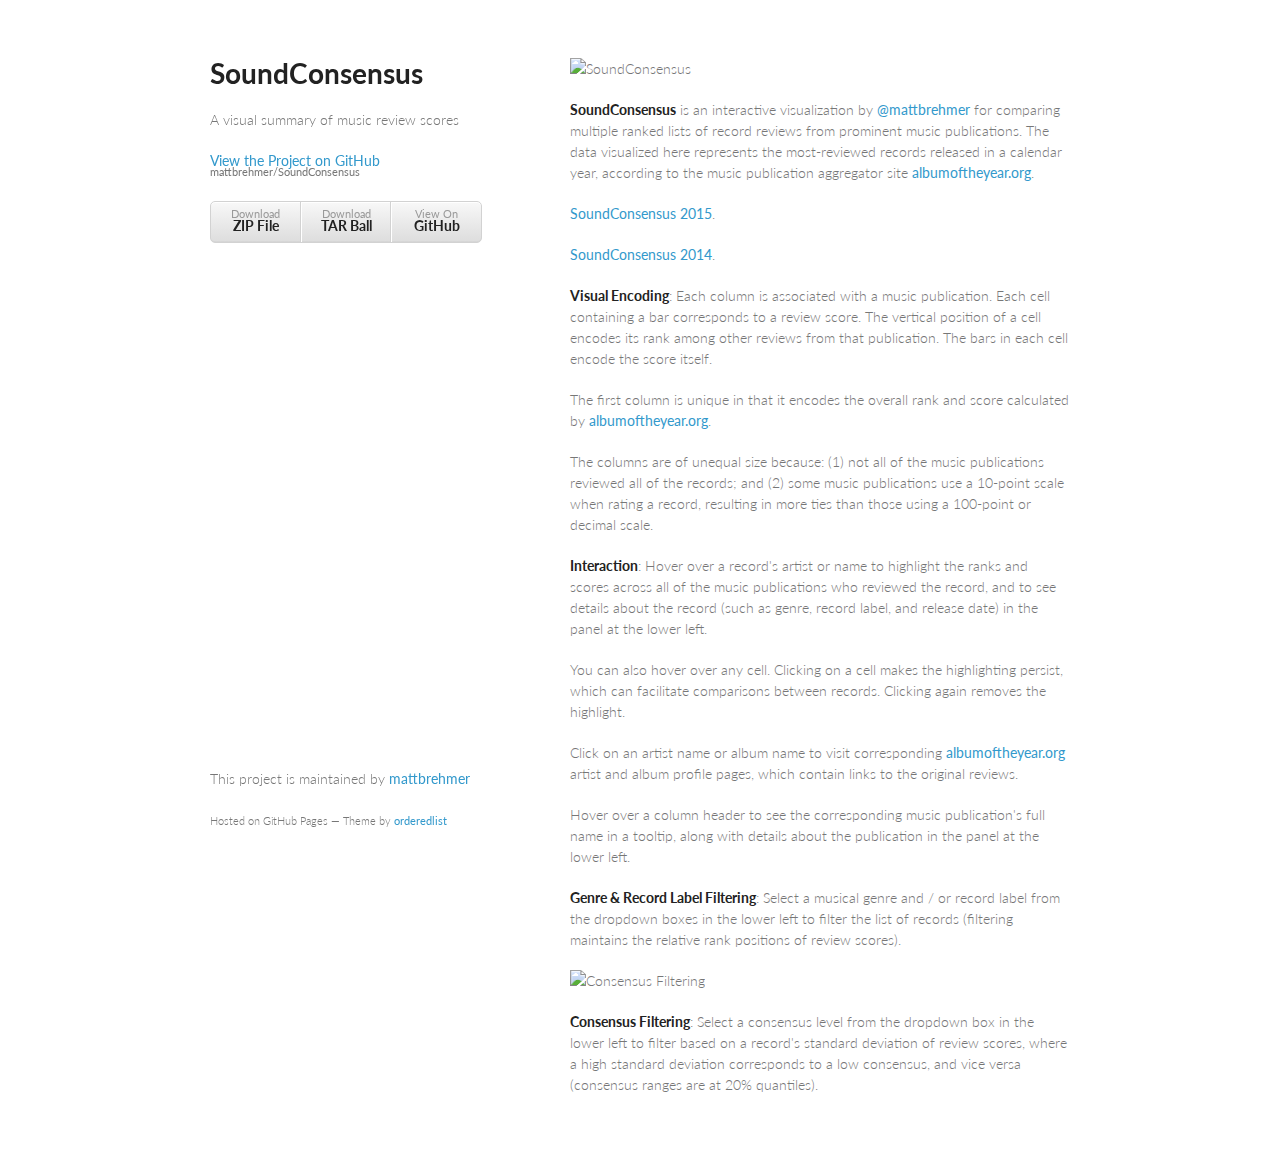
==== index.html @ 9a8a79e1 "soundConsensus 2015" ====
<!doctype html>
<html>
  <head>
    <meta charset="utf-8">
    <meta http-equiv="X-UA-Compatible" content="chrome=1">
    <title>SoundConsensus by mattbrehmer</title>

    <link rel="stylesheet" href="stylesheets/styles.css">
    <link rel="stylesheet" href="stylesheets/pygment_trac.css">
    <meta name="viewport" content="width=device-width, initial-scale=1, user-scalable=no">
    <!--[if lt IE 9]>
    <script src="//html5shiv.googlecode.com/svn/trunk/html5.js"></script>
    <![endif]-->
  </head>
  <body>
    <div class="wrapper">
      <header>
        <h1>SoundConsensus</h1>
        <p>A visual summary of music review scores</p>

        <p class="view"><a href="https://github.com/mattbrehmer/SoundConsensus">View the Project on GitHub <small>mattbrehmer/SoundConsensus</small></a></p>


        <ul>
          <li><a href="https://github.com/mattbrehmer/SoundConsensus/zipball/master">Download <strong>ZIP File</strong></a></li>
          <li><a href="https://github.com/mattbrehmer/SoundConsensus/tarball/master">Download <strong>TAR Ball</strong></a></li>
          <li><a href="https://github.com/mattbrehmer/SoundConsensus">View On <strong>GitHub</strong></a></li>
        </ul>
      </header>
      <section>

<p><img src="https://raw.githubusercontent.com/mattbrehmer/SoundConsensus/master/screenshots/14.12.28-about-panel.png" alt="SoundConsensus" title="SoundConsensus"></p>

<p><strong>SoundConsensus</strong> is an interactive visualization by <a href="https://twitter.com/mattbrehmer">@mattbrehmer</a> for comparing multiple ranked lists of record reviews from prominent music publications. The data visualized here represents the most-reviewed records released in a calendar year, according to the music publication aggregator site <a href="http://www.albumoftheyear.org/ratings/overall/2015">albumoftheyear.org</a>.</p>

<p><a href="http://mattbrehmer.github.io/SoundConsensus/2015/">SoundConsensus 2015</a>.</p>
<p><a href="http://mattbrehmer.github.io/SoundConsensus/2014/">SoundConsensus 2014</a>.</p>

<p><strong>Visual Encoding</strong>: Each column is associated with a music publication. Each cell containing a bar corresponds to a review score. The vertical position of a cell encodes its rank among other reviews from that publication. The bars in each cell encode the score itself.</p>

<p> The first column is unique in that it encodes the overall rank and score calculated by <a href="http://www.albumoftheyear.org/ratings/overall/2015">albumoftheyear.org</a>. </p>

<p>The columns are of unequal size because: (1) not all of the music publications reviewed all of the records; and (2) some music publications use a 10-point scale when rating a record, resulting in more ties than those using a 100-point or decimal scale. </p>

<p><strong>Interaction</strong>: Hover over a record's artist or name to highlight the ranks and scores across all of the music publications who reviewed the record, and to see details about the record (such as genre, record label, and release date) in the panel at the lower left. </p>

<p>You can also hover over any cell. Clicking on a cell makes the highlighting persist, which can facilitate comparisons between records. Clicking again removes the highlight. </p>

<p>Click on an artist name or album name to visit corresponding <a href="http://www.albumoftheyear.org/">albumoftheyear.org</a> artist and album profile pages, which contain links to the original reviews. </p>

<p>Hover over a column header to see the corresponding music publication's full name in a tooltip, along with details about the publication in the panel at the lower left. </p>

<p><strong>Genre &amp; Record Label Filtering</strong>: Select a musical genre and / or record label from the dropdown boxes in the lower left to filter the list of records (filtering maintains the relative rank positions of review scores). </p>

<p><img src="https://raw.githubusercontent.com/mattbrehmer/SoundConsensus/master/screenshots/14.12.28-consensus-filtering.png" alt="Consensus Filtering" title="SoundConsensus"></p>

<p><strong>Consensus Filtering</strong>: Select a consensus level from the dropdown box in the lower left to filter based on a record's standard deviation of review scores, where a high standard deviation corresponds to a low consensus, and vice versa (consensus ranges are at 20% quantiles).</p>
      </section>
      <footer>
        <p>This project is maintained by <a href="https://github.com/mattbrehmer">mattbrehmer</a></p>
        <p><small>Hosted on GitHub Pages &mdash; Theme by <a href="https://github.com/orderedlist">orderedlist</a></small></p>
      </footer>
    </div>
    <script src="javascripts/scale.fix.js"></script>

  </body>
</html>
---- stylesheets/styles.css ----
@import url(https://fonts.googleapis.com/css?family=Lato:300italic,700italic,300,700);

body {
  padding:50px;
  font:14px/1.5 Lato, "Helvetica Neue", Helvetica, Arial, sans-serif;
  color:#777;
  font-weight:300;
}

h1, h2, h3, h4, h5, h6 {
  color:#222;
  margin:0 0 20px;
}

p, ul, ol, table, pre, dl {
  margin:0 0 20px;
}

h1, h2, h3 {
  line-height:1.1;
}

h1 {
  font-size:28px;
}

h2 {
  color:#393939;
}

h3, h4, h5, h6 {
  color:#494949;
}

a {
  color:#39c;
  font-weight:400;
  text-decoration:none;
}

a small {
  font-size:11px;
  color:#777;
  margin-top:-0.6em;
  display:block;
}

.wrapper {
  width:860px;
  margin:0 auto;
}

blockquote {
  border-left:1px solid #e5e5e5;
  margin:0;
  padding:0 0 0 20px;
  font-style:italic;
}

code, pre {
  font-family:Monaco, Bitstream Vera Sans Mono, Lucida Console, Terminal;
  color:#333;
  font-size:12px;
}

pre {
  padding:8px 15px;
  background: #f8f8f8;  
  border-radius:5px;
  border:1px solid #e5e5e5;
  overflow-x: auto;
}

table {
  width:100%;
  border-collapse:collapse;
}

th, td {
  text-align:left;
  padding:5px 10px;
  border-bottom:1px solid #e5e5e5;
}

dt {
  color:#444;
  font-weight:700;
}

th {
  color:#444;
}

img {
  max-width:100%;
}

header {
  width:270px;
  float:left;
  position:fixed;
}

header ul {
  list-style:none;
  height:40px;
  
  padding:0;
  
  background: #eee;
  background: -moz-linear-gradient(top, #f8f8f8 0%, #dddddd 100%);
  background: -webkit-gradient(linear, left top, left bottom, color-stop(0%,#f8f8f8), color-stop(100%,#dddddd));
  background: -webkit-linear-gradient(top, #f8f8f8 0%,#dddddd 100%);
  background: -o-linear-gradient(top, #f8f8f8 0%,#dddddd 100%);
  background: -ms-linear-gradient(top, #f8f8f8 0%,#dddddd 100%);
  background: linear-gradient(top, #f8f8f8 0%,#dddddd 100%);
  
  border-radius:5px;
  border:1px solid #d2d2d2;
  box-shadow:inset #fff 0 1px 0, inset rgba(0,0,0,0.03) 0 -1px 0;
  width:270px;
}

header li {
  width:89px;
  float:left;
  border-right:1px solid #d2d2d2;
  height:40px;
}

header ul a {
  line-height:1;
  font-size:11px;
  color:#999;
  display:block;
  text-align:center;
  padding-top:6px;
  height:40px;
}

strong {
  color:#222;
  font-weight:700;
}

header ul li + li {
  width:88px;
  border-left:1px solid #fff;
}

header ul li + li + li {
  border-right:none;
  width:89px;
}

header ul a strong {
  font-size:14px;
  display:block;
  color:#222;
}

section {
  width:500px;
  float:right;
  padding-bottom:50px;
}

small {
  font-size:11px;
}

hr {
  border:0;
  background:#e5e5e5;
  height:1px;
  margin:0 0 20px;
}

footer {
  width:270px;
  float:left;
  position:fixed;
  bottom:50px;
}

@media print, screen and (max-width: 960px) {
  
  div.wrapper {
    width:auto;
    margin:0;
  }
  
  header, section, footer {
    float:none;
    position:static;
    width:auto;
  }
  
  header {
    padding-right:320px;
  }
  
  section {
    border:1px solid #e5e5e5;
    border-width:1px 0;
    padding:20px 0;
    margin:0 0 20px;
  }
  
  header a small {
    display:inline;
  }
  
  header ul {
    position:absolute;
    right:50px;
    top:52px;
  }
}

@media print, screen and (max-width: 720px) {
  body {
    word-wrap:break-word;
  }
  
  header {
    padding:0;
  }
  
  header ul, header p.view {
    position:static;
  }
  
  pre, code {
    word-wrap:normal;
  }
}

@media print, screen and (max-width: 480px) {
  body {
    padding:15px;
  }
  
  header ul {
    display:none;
  }
}

@media print {
  body {
    padding:0.4in;
    font-size:12pt;
    color:#444;
  }
}
---- stylesheets/pygment_trac.css ----
.highlight  { background: #ffffff; }
.highlight .c { color: #999988; font-style: italic } /* Comment */
.highlight .err { color: #a61717; background-color: #e3d2d2 } /* Error */
.highlight .k { font-weight: bold } /* Keyword */
.highlight .o { font-weight: bold } /* Operator */
.highlight .cm { color: #999988; font-style: italic } /* Comment.Multiline */
.highlight .cp { color: #999999; font-weight: bold } /* Comment.Preproc */
.highlight .c1 { color: #999988; font-style: italic } /* Comment.Single */
.highlight .cs { color: #999999; font-weight: bold; font-style: italic } /* Comment.Special */
.highlight .gd { color: #000000; background-color: #ffdddd } /* Generic.Deleted */
.highlight .gd .x { color: #000000; background-color: #ffaaaa } /* Generic.Deleted.Specific */
.highlight .ge { font-style: italic } /* Generic.Emph */
.highlight .gr { color: #aa0000 } /* Generic.Error */
.highlight .gh { color: #999999 } /* Generic.Heading */
.highlight .gi { color: #000000; background-color: #ddffdd } /* Generic.Inserted */
.highlight .gi .x { color: #000000; background-color: #aaffaa } /* Generic.Inserted.Specific */
.highlight .go { color: #888888 } /* Generic.Output */
.highlight .gp { color: #555555 } /* Generic.Prompt */
.highlight .gs { font-weight: bold } /* Generic.Strong */
.highlight .gu { color: #800080; font-weight: bold; } /* Generic.Subheading */
.highlight .gt { color: #aa0000 } /* Generic.Traceback */
.highlight .kc { font-weight: bold } /* Keyword.Constant */
.highlight .kd { font-weight: bold } /* Keyword.Declaration */
.highlight .kn { font-weight: bold } /* Keyword.Namespace */
.highlight .kp { font-weight: bold } /* Keyword.Pseudo */
.highlight .kr { font-weight: bold } /* Keyword.Reserved */
.highlight .kt { color: #445588; font-weight: bold } /* Keyword.Type */
.highlight .m { color: #009999 } /* Literal.Number */
.highlight .s { color: #d14 } /* Literal.String */
.highlight .na { color: #008080 } /* Name.Attribute */
.highlight .nb { color: #0086B3 } /* Name.Builtin */
.highlight .nc { color: #445588; font-weight: bold } /* Name.Class */
.highlight .no { color: #008080 } /* Name.Constant */
.highlight .ni { color: #800080 } /* Name.Entity */
.highlight .ne { color: #990000; font-weight: bold } /* Name.Exception */
.highlight .nf { color: #990000; font-weight: bold } /* Name.Function */
.highlight .nn { color: #555555 } /* Name.Namespace */
.highlight .nt { color: #000080 } /* Name.Tag */
.highlight .nv { color: #008080 } /* Name.Variable */
.highlight .ow { font-weight: bold } /* Operator.Word */
.highlight .w { color: #bbbbbb } /* Text.Whitespace */
.highlight .mf { color: #009999 } /* Literal.Number.Float */
.highlight .mh { color: #009999 } /* Literal.Number.Hex */
.highlight .mi { color: #009999 } /* Literal.Number.Integer */
.highlight .mo { color: #009999 } /* Literal.Number.Oct */
.highlight .sb { color: #d14 } /* Literal.String.Backtick */
.highlight .sc { color: #d14 } /* Literal.String.Char */
.highlight .sd { color: #d14 } /* Literal.String.Doc */
.highlight .s2 { color: #d14 } /* Literal.String.Double */
.highlight .se { color: #d14 } /* Literal.String.Escape */
.highlight .sh { color: #d14 } /* Literal.String.Heredoc */
.highlight .si { color: #d14 } /* Literal.String.Interpol */
.highlight .sx { color: #d14 } /* Literal.String.Other */
.highlight .sr { color: #009926 } /* Literal.String.Regex */
.highlight .s1 { color: #d14 } /* Literal.String.Single */
.highlight .ss { color: #990073 } /* Literal.String.Symbol */
.highlight .bp { color: #999999 } /* Name.Builtin.Pseudo */
.highlight .vc { color: #008080 } /* Name.Variable.Class */
.highlight .vg { color: #008080 } /* Name.Variable.Global */
.highlight .vi { color: #008080 } /* Name.Variable.Instance */
.highlight .il { color: #009999 } /* Literal.Number.Integer.Long */

.type-csharp .highlight .k { color: #0000FF }
.type-csharp .highlight .kt { color: #0000FF }
.type-csharp .highlight .nf { color: #000000; font-weight: normal }
.type-csharp .highlight .nc { color: #2B91AF }
.type-csharp .highlight .nn { color: #000000 }
.type-csharp .highlight .s { color: #A31515 }
.type-csharp .highlight .sc { color: #A31515 }
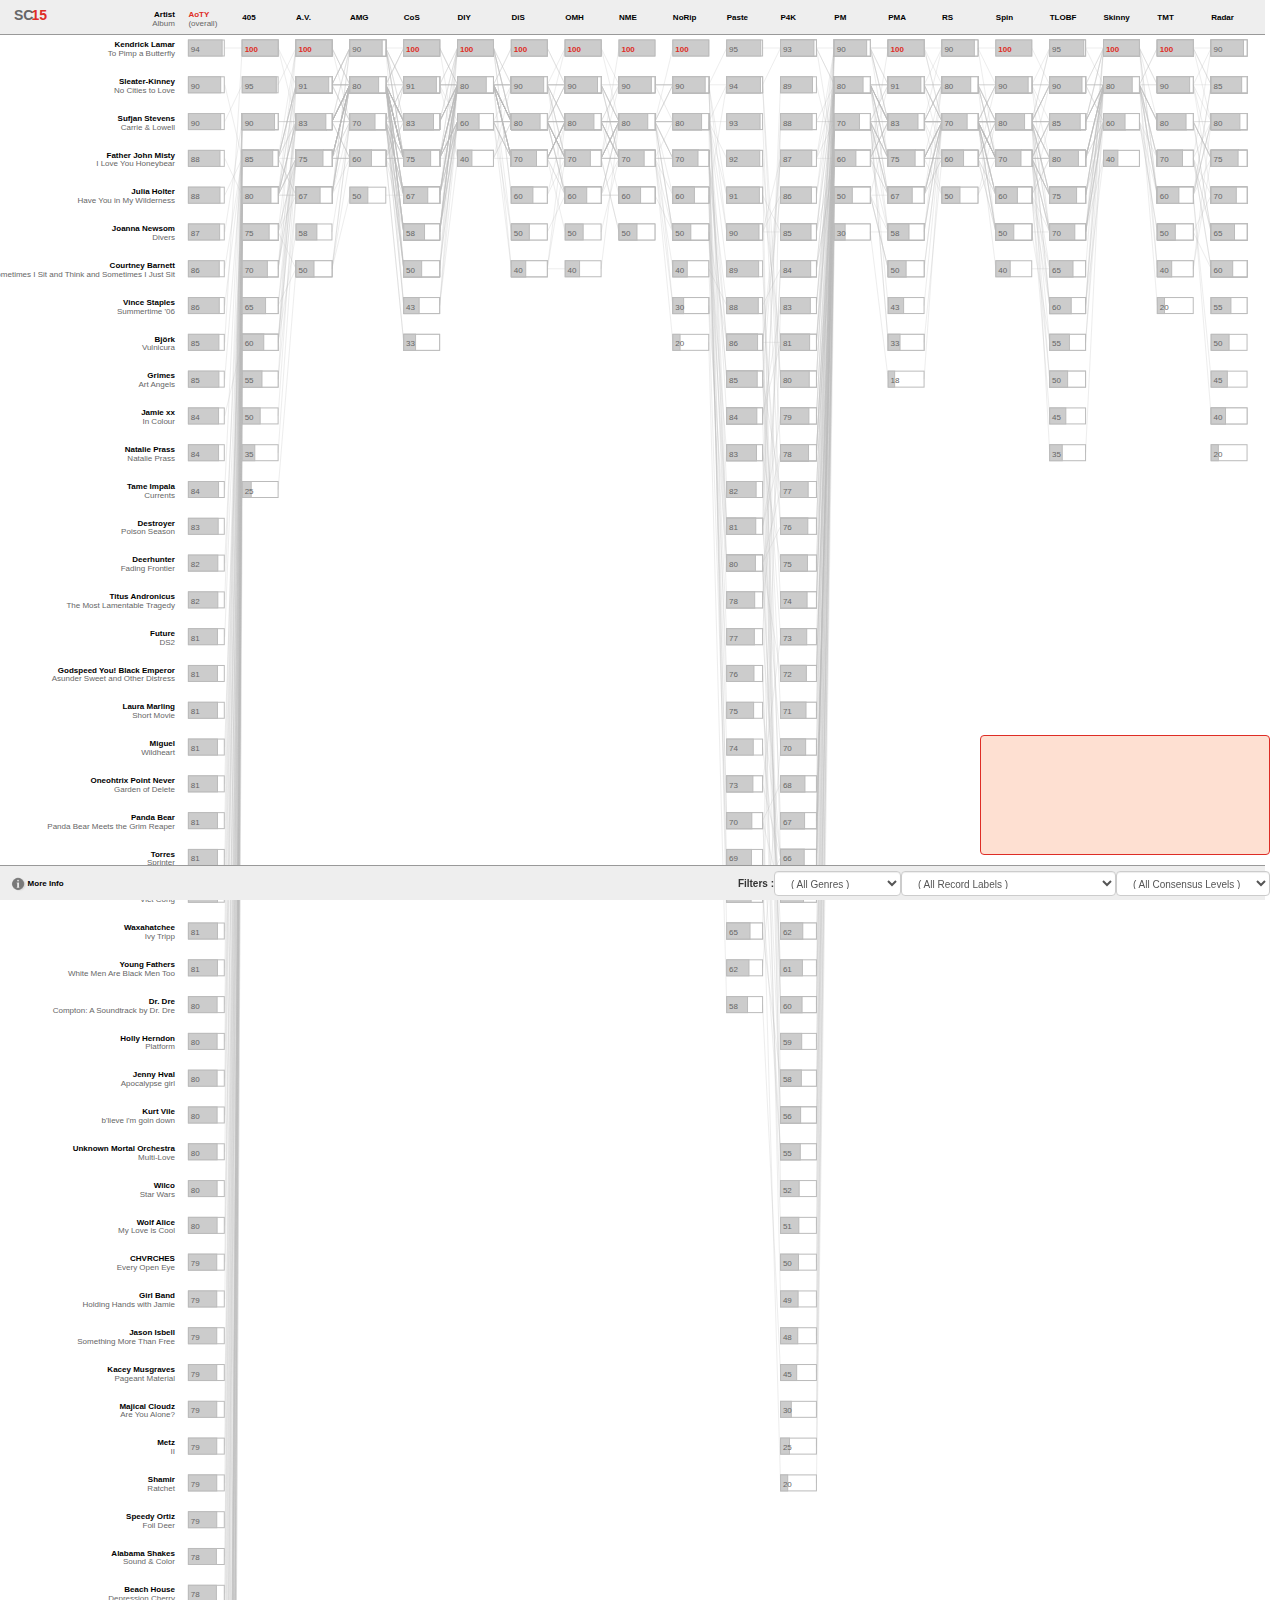
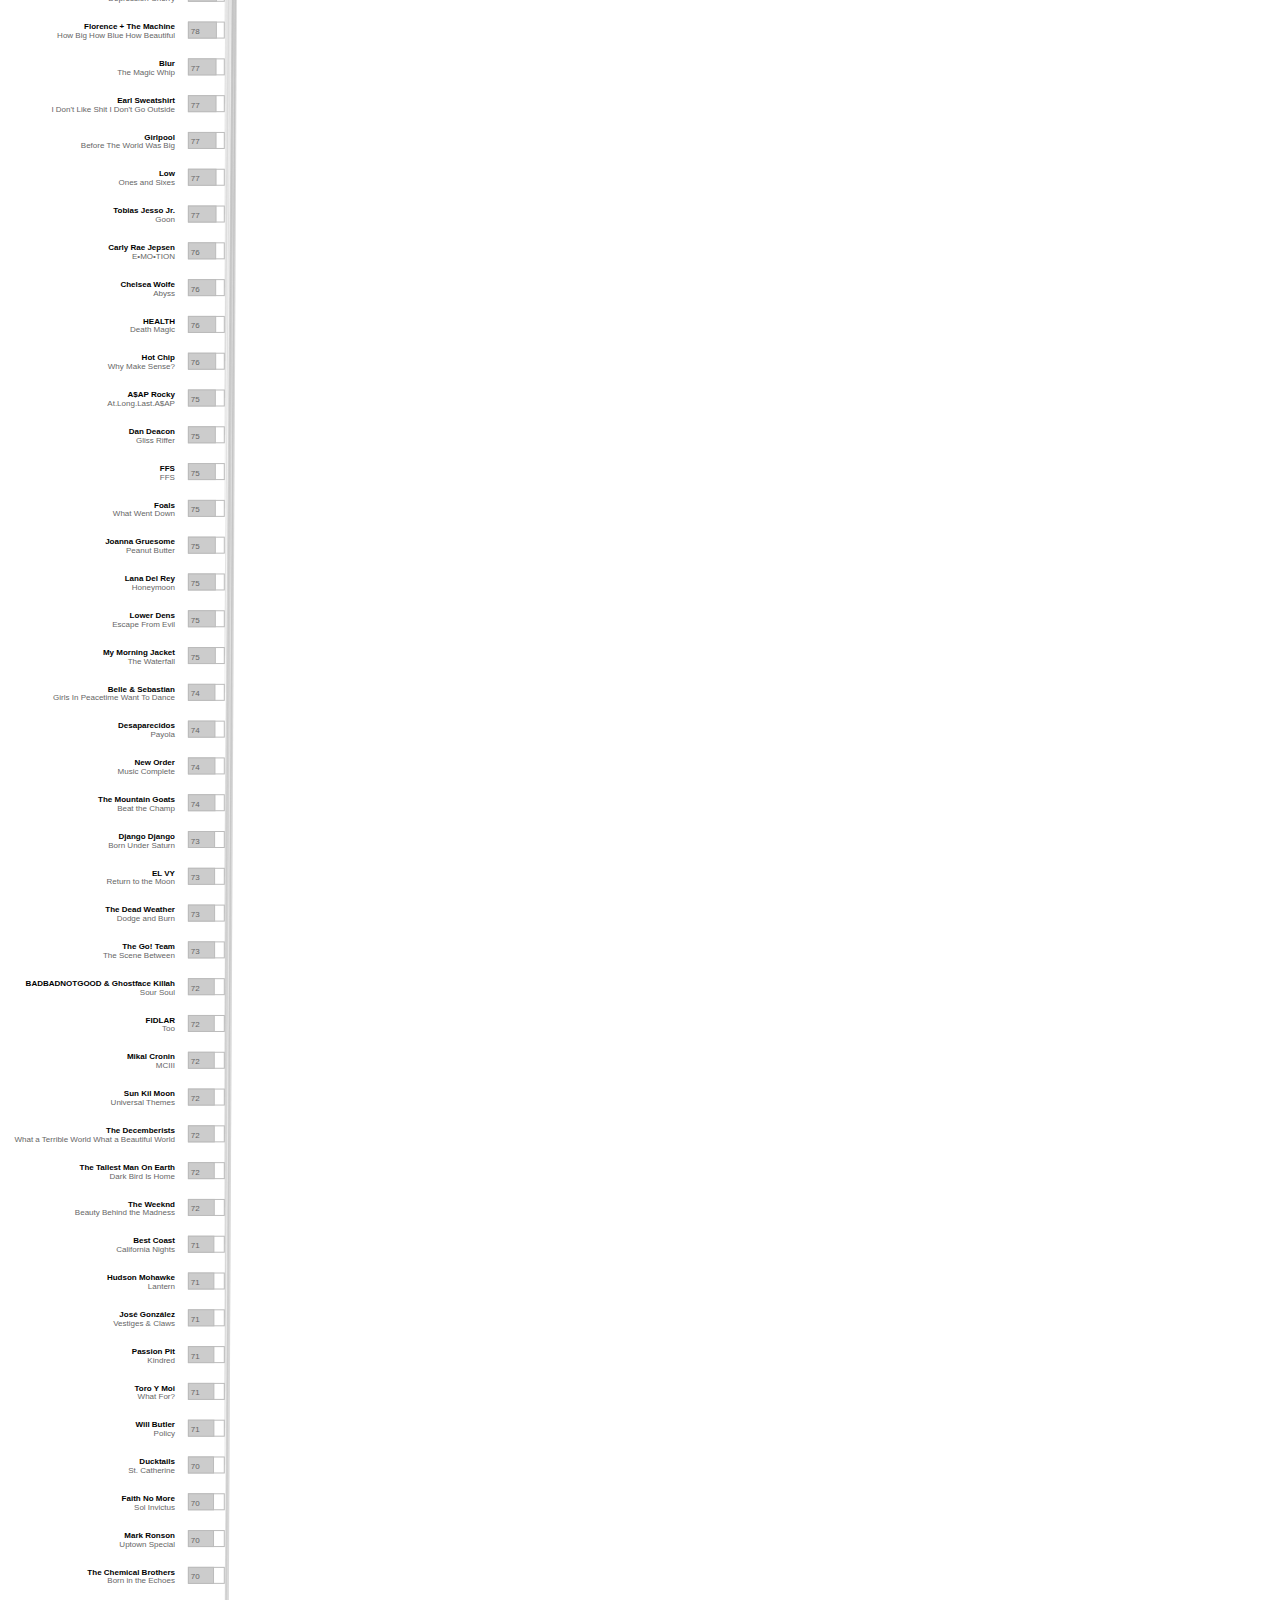
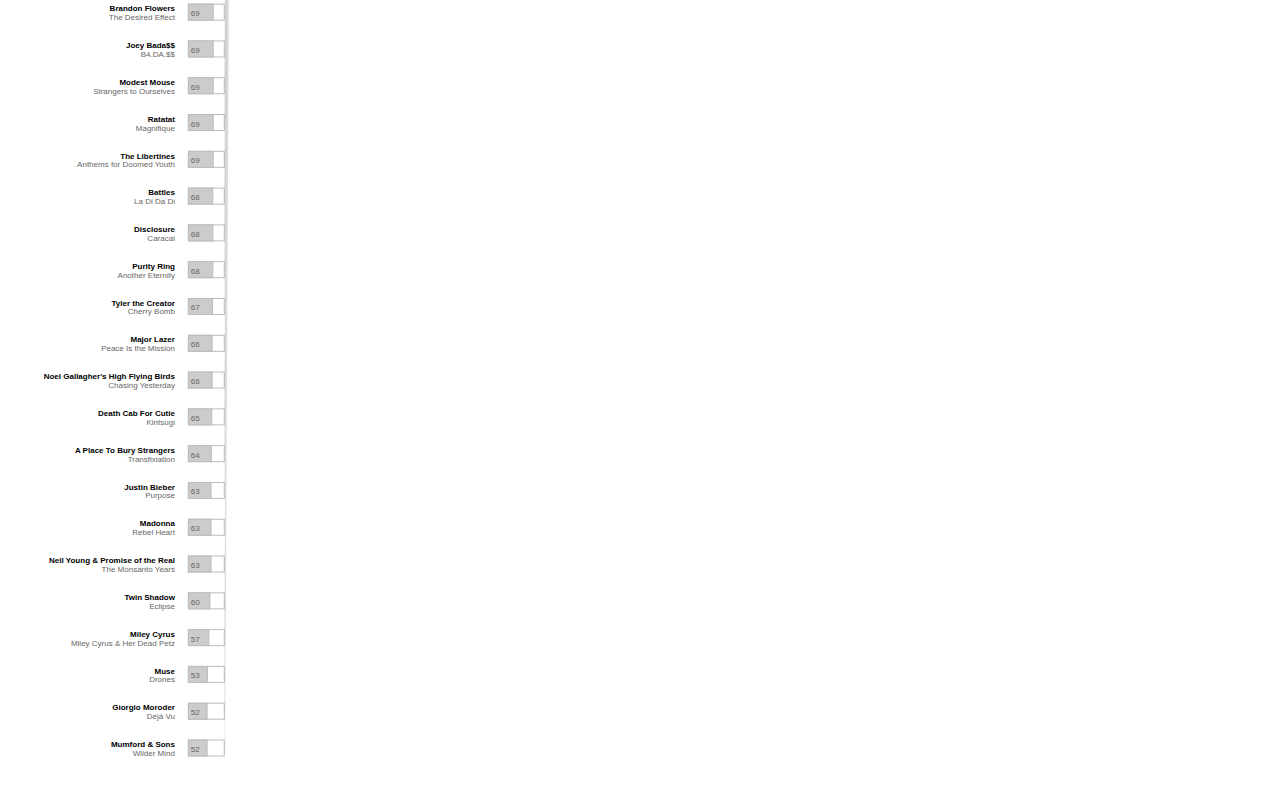
==== commit 893777ee: "reorganizing, bug fixing, css tweaking" ====
--- a/index.html
+++ b/index.html
@@ -1,67 +1,15 @@
-<!doctype html>
-<html>
-  <head>
-    <meta charset="utf-8">
-    <meta http-equiv="X-UA-Compatible" content="chrome=1">
-    <title>SoundConsensus by mattbrehmer</title>
-
-    <link rel="stylesheet" href="stylesheets/styles.css">
-    <link rel="stylesheet" href="stylesheets/pygment_trac.css">
-    <meta name="viewport" content="width=device-width, initial-scale=1, user-scalable=no">
-    <!--[if lt IE 9]>
-    <script src="//html5shiv.googlecode.com/svn/trunk/html5.js"></script>
-    <![endif]-->
-  </head>
-  <body>
-    <div class="wrapper">
-      <header>
-        <h1>SoundConsensus</h1>
-        <p>A visual summary of music review scores</p>
-
-        <p class="view"><a href="https://github.com/mattbrehmer/SoundConsensus">View the Project on GitHub <small>mattbrehmer/SoundConsensus</small></a></p>
-
-
-        <ul>
-          <li><a href="https://github.com/mattbrehmer/SoundConsensus/zipball/master">Download <strong>ZIP File</strong></a></li>
-          <li><a href="https://github.com/mattbrehmer/SoundConsensus/tarball/master">Download <strong>TAR Ball</strong></a></li>
-          <li><a href="https://github.com/mattbrehmer/SoundConsensus">View On <strong>GitHub</strong></a></li>
-        </ul>
-      </header>
-      <section>
-
-<p><img src="https://raw.githubusercontent.com/mattbrehmer/SoundConsensus/master/screenshots/14.12.28-about-panel.png" alt="SoundConsensus" title="SoundConsensus"></p>
-
-<p><strong>SoundConsensus</strong> is an interactive visualization by <a href="https://twitter.com/mattbrehmer">@mattbrehmer</a> for comparing multiple ranked lists of record reviews from prominent music publications. The data visualized here represents the most-reviewed records released in a calendar year, according to the music publication aggregator site <a href="http://www.albumoftheyear.org/ratings/overall/2015">albumoftheyear.org</a>.</p>
-
-<p><a href="http://mattbrehmer.github.io/SoundConsensus/2015/">SoundConsensus 2015</a>.</p>
-<p><a href="http://mattbrehmer.github.io/SoundConsensus/2014/">SoundConsensus 2014</a>.</p>
-
-<p><strong>Visual Encoding</strong>: Each column is associated with a music publication. Each cell containing a bar corresponds to a review score. The vertical position of a cell encodes its rank among other reviews from that publication. The bars in each cell encode the score itself.</p>
-
-<p> The first column is unique in that it encodes the overall rank and score calculated by <a href="http://www.albumoftheyear.org/ratings/overall/2015">albumoftheyear.org</a>. </p>
-
-<p>The columns are of unequal size because: (1) not all of the music publications reviewed all of the records; and (2) some music publications use a 10-point scale when rating a record, resulting in more ties than those using a 100-point or decimal scale. </p>
-
-<p><strong>Interaction</strong>: Hover over a record's artist or name to highlight the ranks and scores across all of the music publications who reviewed the record, and to see details about the record (such as genre, record label, and release date) in the panel at the lower left. </p>
-
-<p>You can also hover over any cell. Clicking on a cell makes the highlighting persist, which can facilitate comparisons between records. Clicking again removes the highlight. </p>
-
-<p>Click on an artist name or album name to visit corresponding <a href="http://www.albumoftheyear.org/">albumoftheyear.org</a> artist and album profile pages, which contain links to the original reviews. </p>
-
-<p>Hover over a column header to see the corresponding music publication's full name in a tooltip, along with details about the publication in the panel at the lower left. </p>
-
-<p><strong>Genre &amp; Record Label Filtering</strong>: Select a musical genre and / or record label from the dropdown boxes in the lower left to filter the list of records (filtering maintains the relative rank positions of review scores). </p>
-
-<p><img src="https://raw.githubusercontent.com/mattbrehmer/SoundConsensus/master/screenshots/14.12.28-consensus-filtering.png" alt="Consensus Filtering" title="SoundConsensus"></p>
-
-<p><strong>Consensus Filtering</strong>: Select a consensus level from the dropdown box in the lower left to filter based on a record's standard deviation of review scores, where a high standard deviation corresponds to a low consensus, and vice versa (consensus ranges are at 20% quantiles).</p>
-      </section>
-      <footer>
-        <p>This project is maintained by <a href="https://github.com/mattbrehmer">mattbrehmer</a></p>
-        <p><small>Hosted on GitHub Pages &mdash; Theme by <a href="https://github.com/orderedlist">orderedlist</a></small></p>
-      </footer>
-    </div>
-    <script src="javascripts/scale.fix.js"></script>
-
-  </body>
+<html xmnls="http://www.w3.org/1999/xhtml">
+	<head>
+		<meta http-equiv="Content-Type" content="text/html; charset=UTF-8">
+		<title>SoundConsensus</title>
+		<link rel="stylesheet" type="text/css" href="css/bootstrap.min.css">
+		<link rel="stylesheet" type="text/css" href="css/style.css"/>
+		<link rel="shortcut icon" href="assets/favicon.ico" />
+		<style type="text/css"></style>
+		<script>window["_GOOG_TRANS_EXT_VER"] = "1";</script>
+	</head>
+	<body>
+	</body>
+	<script src="js/d3.min.js"></script>
+	<script type="text/javascript" src="js/soundConsensus.js"></script>
 </html>
--- a/css/style.css
+++ b/css/style.css
@@ -0,0 +1,214 @@
+body {
+  font-family: "Century Gothic", Helvetica, Arial, sans-serif;
+}
+
+#header_panel {
+	position: absolute;
+	top: 0px;
+	left: 0px;
+	margin: 0px;
+	padding: 10px 0px 0px 0px;
+	background: #eee;
+	border-bottom: 1px solid #999;
+}
+
+#footer_panel {
+	position: fixed;
+	bottom: 0px;
+	left: 0px;
+	margin: 0px;
+	padding: 10px 10px 0px 10px;
+	background: #eee;
+  opacity: 1;
+	border-top: 1px solid #999;
+}
+
+#detail_album_art_link {
+  box-sizing: border-box;
+  -moz-box-sizing: border-box;
+  -webkit-box-sizing: border-box;
+  border: 1px solid #de2d26;
+}
+
+#detail_panel {
+  position: fixed;
+  margin: 0px;
+  bottom: 45px;
+  right: 10px;
+  padding: 10px 10px 0px 10px;
+  border: 1px solid #de2d26;
+}
+
+#about_panel {
+  position: fixed;
+  margin: 0px;
+  bottom: 45px;
+  left: 10px;
+  padding: 10px 10px 0px 10px;
+  text-align: left;
+  width: 470px;
+  height: 470px;
+  font-family: "Century Gothic", Helvetica, Arial, sans-serif;
+  font-size: 9px;
+  background: #fee0d2;
+  border: 1px solid #de2d26;
+  border-radius: 4px;
+  z-index: 10;
+}
+
+label {
+  font-size: 10px;
+}
+
+#filter_div {
+	position: fixed;
+	bottom: -10px;
+	right: 10px;
+	margin: 0px;
+	padding: 0px;
+	z-index: 10;
+	fill: #666;
+  font-family: "Century Gothic", Helvetica, Arial, sans-serif;
+}
+
+.background path {
+  fill: none;
+  stroke: #ddd;
+  shape-rendering: crispEdges;
+}
+
+.bounds {
+	fill: #fff;
+	stroke: #bbb;
+	stroke-width: 1px;
+  cursor: pointer;
+}
+
+
+.value {
+	fill: #ccc;
+  stroke: #bbb;
+  stroke-width: 1px;
+	cursor: pointer;
+}
+
+.row {
+  pointer-events: all;
+}
+
+.cell text {
+  font-family: "Century Gothic", Helvetica, Arial, sans-serif;
+	font-size: 8px;
+	fill: #666;
+	-webkit-user-select: none; /* Chrome/Safari */
+	-moz-user-select: none; /* Firefox */
+	-ms-user-select: none; /* IE10+ */
+	cursor: pointer;
+}
+
+.link_line {
+  stroke: #bbb;
+  opacity: 0.25;
+  stroke-width: 1px;
+}
+
+.column {
+  fill: black;
+  font-size: 8px;
+  font-family: "Century Gothic", Helvetica, Arial, sans-serif;
+  font-weight: bold;
+	cursor: pointer;
+}
+
+.column:hover {
+  fill: #de2d26;
+  text-decoration: underline;
+}
+
+.year {
+  font-size: 14px;
+	fill: #de2d26;
+  font-weight: bold;
+	font-family: "Century Gothic", Helvetica, Arial, sans-serif;
+  cursor: default;
+}
+
+.title {
+  font-size: 14px;
+  font-family: "Century Gothic", Helvetica, Arial, sans-serif;
+	font-weight: bold;
+	fill: #666;
+	cursor: default;
+}
+
+.subtitle {
+	font-size: 8px;
+	cursor: default;
+	fill: #666;
+}
+
+.attribution {
+	font-size: 8px;
+  font-family: "Century Gothic", Helvetica, Arial, sans-serif;
+	fill: #666;
+  cursor: pointer;
+}
+
+.attribution:hover {
+	fill: #de2d26;
+	text-decoration: underline;
+}
+
+.artist {
+	font-size: 8px;
+  font-family: "Century Gothic", Helvetica, Arial, sans-serif;
+	font-weight: bold;
+	cursor: pointer;
+}
+
+.artist:hover {
+	fill: #de2d26;
+	text-decoration: underline;
+}
+
+.album {
+	font-size: 8px;
+  font-family: "Century Gothic", Helvetica, Arial, sans-serif;
+	fill: #666;
+	cursor: pointer;
+}
+
+.index {
+	font-size: 7px;
+  font-family: "Century Gothic", Helvetica, Arial, sans-serif;
+	fill: #999;
+	cursor: default;
+}
+
+.album:hover {
+	fill: #de2d26;
+	text-decoration: underline;
+}
+
+.detail {
+  position: absolute;
+  text-align: left;
+  width: 290px;
+  height: 120px;
+  padding: 5px 5px 5px 5px;
+  font-size: 8px;
+  font-family: "Century Gothic", Helvetica, Arial, sans-serif;
+  background: #fee0d2;
+  border-radius: 4px;
+  z-index: 10;
+}
+
+.vline {
+  stroke: #999;
+  stroke-width: 1px;
+}
+
+.form-control {
+  height: 25px;
+  font-size: 10px;
+}
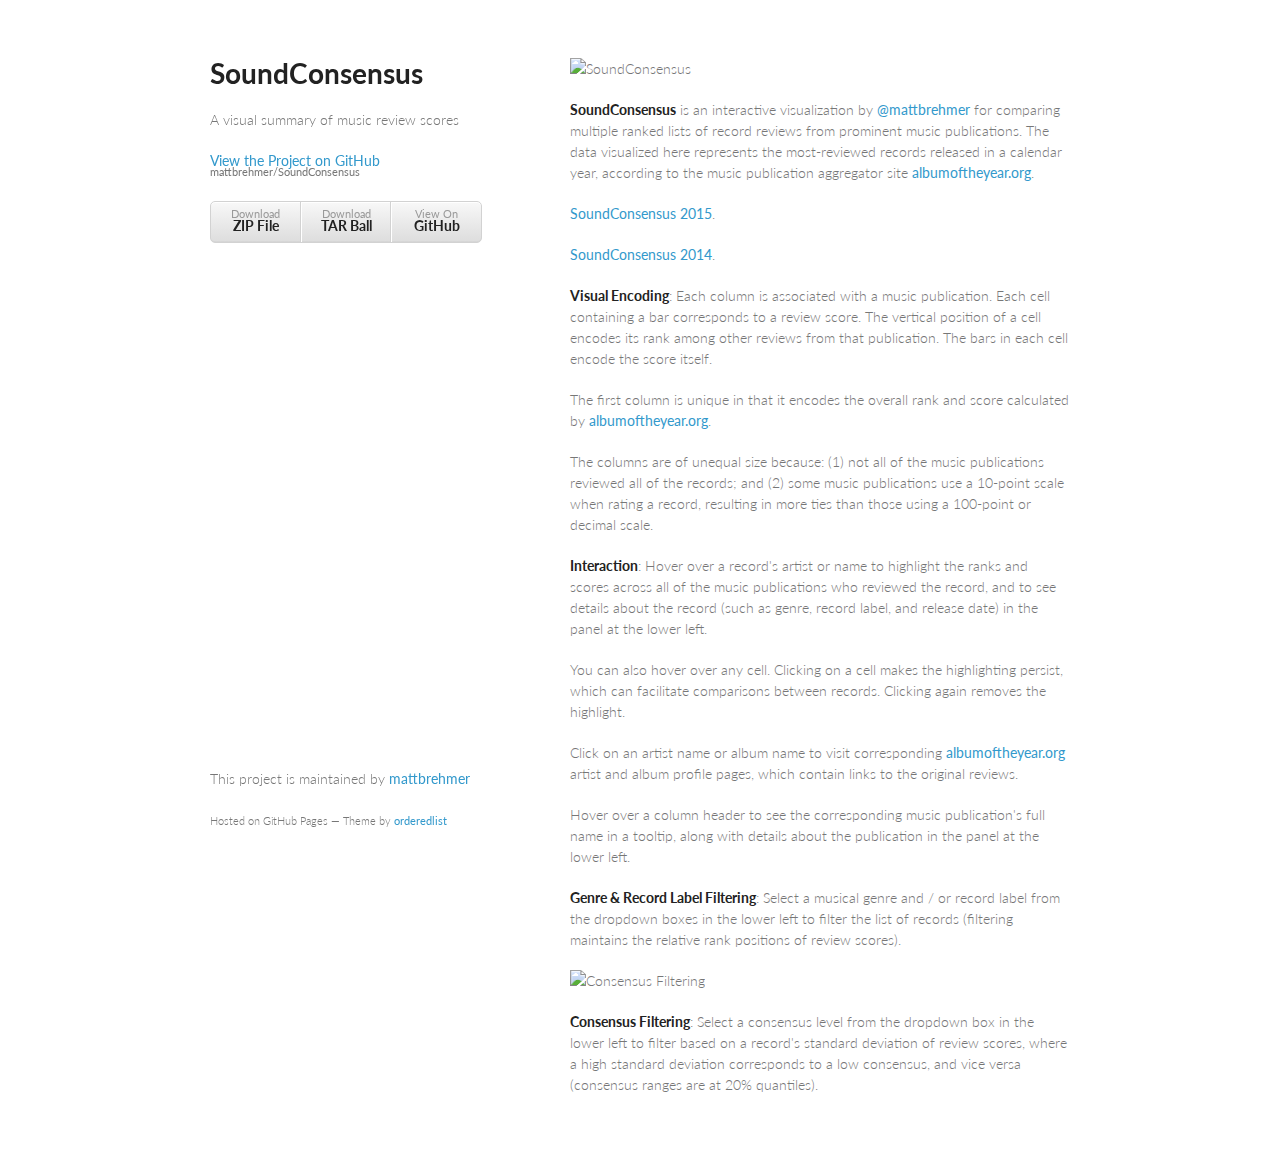
==== commit 0b30f4c8: "adding tracking" ====
--- a/index.html
+++ b/index.html
@@ -1,15 +1,75 @@
-<html xmnls="http://www.w3.org/1999/xhtml">
-	<head>
-		<meta http-equiv="Content-Type" content="text/html; charset=UTF-8">
-		<title>SoundConsensus</title>
-		<link rel="stylesheet" type="text/css" href="css/bootstrap.min.css">
-		<link rel="stylesheet" type="text/css" href="css/style.css"/>
-		<link rel="shortcut icon" href="assets/favicon.ico" />
-		<style type="text/css"></style>
-		<script>window["_GOOG_TRANS_EXT_VER"] = "1";</script>
-	</head>
-	<body>
-	</body>
-	<script src="js/d3.min.js"></script>
-	<script type="text/javascript" src="js/soundConsensus.js"></script>
+<!doctype html>
+<html>
+  <head>
+    <meta charset="utf-8">
+    <meta http-equiv="X-UA-Compatible" content="chrome=1">
+    <title>SoundConsensus by mattbrehmer</title>
+
+    <link rel="stylesheet" href="stylesheets/styles.css">
+    <link rel="stylesheet" href="stylesheets/pygment_trac.css">
+    <meta name="viewport" content="width=device-width, initial-scale=1, user-scalable=no">
+    <!--[if lt IE 9]>
+    <script src="//html5shiv.googlecode.com/svn/trunk/html5.js"></script>
+    <![endif]-->
+  </head>
+  <body>
+    <div class="wrapper">
+      <header>
+        <h1>SoundConsensus</h1>
+        <p>A visual summary of music review scores</p>
+
+        <p class="view"><a href="https://github.com/mattbrehmer/SoundConsensus">View the Project on GitHub <small>mattbrehmer/SoundConsensus</small></a></p>
+
+
+        <ul>
+          <li><a href="https://github.com/mattbrehmer/SoundConsensus/zipball/master">Download <strong>ZIP File</strong></a></li>
+          <li><a href="https://github.com/mattbrehmer/SoundConsensus/tarball/master">Download <strong>TAR Ball</strong></a></li>
+          <li><a href="https://github.com/mattbrehmer/SoundConsensus">View On <strong>GitHub</strong></a></li>
+        </ul>
+      </header>
+      <section>
+
+<p><img src="https://raw.githubusercontent.com/mattbrehmer/SoundConsensus/master/screenshots/14.12.28-about-panel.png" alt="SoundConsensus" title="SoundConsensus"></p>
+
+<p><strong>SoundConsensus</strong> is an interactive visualization by <a href="https://twitter.com/mattbrehmer">@mattbrehmer</a> for comparing multiple ranked lists of record reviews from prominent music publications. The data visualized here represents the most-reviewed records released in a calendar year, according to the music publication aggregator site <a href="http://www.albumoftheyear.org/ratings/overall/2015">albumoftheyear.org</a>.</p>
+
+<p><a href="http://mattbrehmer.github.io/SoundConsensus/2015/">SoundConsensus 2015</a>.</p>
+<p><a href="http://mattbrehmer.github.io/SoundConsensus/2014/">SoundConsensus 2014</a>.</p>
+
+<p><strong>Visual Encoding</strong>: Each column is associated with a music publication. Each cell containing a bar corresponds to a review score. The vertical position of a cell encodes its rank among other reviews from that publication. The bars in each cell encode the score itself.</p>
+
+<p> The first column is unique in that it encodes the overall rank and score calculated by <a href="http://www.albumoftheyear.org/ratings/overall/2015">albumoftheyear.org</a>. </p>
+
+<p>The columns are of unequal size because: (1) not all of the music publications reviewed all of the records; and (2) some music publications use a 10-point scale when rating a record, resulting in more ties than those using a 100-point or decimal scale. </p>
+
+<p><strong>Interaction</strong>: Hover over a record's artist or name to highlight the ranks and scores across all of the music publications who reviewed the record, and to see details about the record (such as genre, record label, and release date) in the panel at the lower left. </p>
+
+<p>You can also hover over any cell. Clicking on a cell makes the highlighting persist, which can facilitate comparisons between records. Clicking again removes the highlight. </p>
+
+<p>Click on an artist name or album name to visit corresponding <a href="http://www.albumoftheyear.org/">albumoftheyear.org</a> artist and album profile pages, which contain links to the original reviews. </p>
+
+<p>Hover over a column header to see the corresponding music publication's full name in a tooltip, along with details about the publication in the panel at the lower left. </p>
+
+<p><strong>Genre &amp; Record Label Filtering</strong>: Select a musical genre and / or record label from the dropdown boxes in the lower left to filter the list of records (filtering maintains the relative rank positions of review scores). </p>
+
+<p><img src="https://raw.githubusercontent.com/mattbrehmer/SoundConsensus/master/screenshots/14.12.28-consensus-filtering.png" alt="Consensus Filtering" title="SoundConsensus"></p>
+
+<p><strong>Consensus Filtering</strong>: Select a consensus level from the dropdown box in the lower left to filter based on a record's standard deviation of review scores, where a high standard deviation corresponds to a low consensus, and vice versa (consensus ranges are at 20% quantiles).</p>
+      </section>
+      <footer>
+        <p>This project is maintained by <a href="https://github.com/mattbrehmer">mattbrehmer</a></p>
+        <p><small>Hosted on GitHub Pages &mdash; Theme by <a href="https://github.com/orderedlist">orderedlist</a></small></p>
+      </footer>
+    </div>
+    <script src="javascripts/scale.fix.js"></script>
+    <script>
+      (function(i,s,o,g,r,a,m){i['GoogleAnalyticsObject']=r;i[r]=i[r]||function(){
+      (i[r].q=i[r].q||[]).push(arguments)},i[r].l=1*new Date();a=s.createElement(o),
+      m=s.getElementsByTagName(o)[0];a.async=1;a.src=g;m.parentNode.insertBefore(a,m)
+      })(window,document,'script','//www.google-analytics.com/analytics.js','ga');
+
+      ga('create', 'UA-4390516-2', 'auto');
+      ga('send', 'pageview');
+    </script>
+  </body>
 </html>
--- a/stylesheets/styles.css
+++ b/stylesheets/styles.css
@@ -0,0 +1,255 @@
+@import url(https://fonts.googleapis.com/css?family=Lato:300italic,700italic,300,700);
+
+body {
+  padding:50px;
+  font:14px/1.5 Lato, "Helvetica Neue", Helvetica, Arial, sans-serif;
+  color:#777;
+  font-weight:300;
+}
+
+h1, h2, h3, h4, h5, h6 {
+  color:#222;
+  margin:0 0 20px;
+}
+
+p, ul, ol, table, pre, dl {
+  margin:0 0 20px;
+}
+
+h1, h2, h3 {
+  line-height:1.1;
+}
+
+h1 {
+  font-size:28px;
+}
+
+h2 {
+  color:#393939;
+}
+
+h3, h4, h5, h6 {
+  color:#494949;
+}
+
+a {
+  color:#39c;
+  font-weight:400;
+  text-decoration:none;
+}
+
+a small {
+  font-size:11px;
+  color:#777;
+  margin-top:-0.6em;
+  display:block;
+}
+
+.wrapper {
+  width:860px;
+  margin:0 auto;
+}
+
+blockquote {
+  border-left:1px solid #e5e5e5;
+  margin:0;
+  padding:0 0 0 20px;
+  font-style:italic;
+}
+
+code, pre {
+  font-family:Monaco, Bitstream Vera Sans Mono, Lucida Console, Terminal;
+  color:#333;
+  font-size:12px;
+}
+
+pre {
+  padding:8px 15px;
+  background: #f8f8f8;  
+  border-radius:5px;
+  border:1px solid #e5e5e5;
+  overflow-x: auto;
+}
+
+table {
+  width:100%;
+  border-collapse:collapse;
+}
+
+th, td {
+  text-align:left;
+  padding:5px 10px;
+  border-bottom:1px solid #e5e5e5;
+}
+
+dt {
+  color:#444;
+  font-weight:700;
+}
+
+th {
+  color:#444;
+}
+
+img {
+  max-width:100%;
+}
+
+header {
+  width:270px;
+  float:left;
+  position:fixed;
+}
+
+header ul {
+  list-style:none;
+  height:40px;
+  
+  padding:0;
+  
+  background: #eee;
+  background: -moz-linear-gradient(top, #f8f8f8 0%, #dddddd 100%);
+  background: -webkit-gradient(linear, left top, left bottom, color-stop(0%,#f8f8f8), color-stop(100%,#dddddd));
+  background: -webkit-linear-gradient(top, #f8f8f8 0%,#dddddd 100%);
+  background: -o-linear-gradient(top, #f8f8f8 0%,#dddddd 100%);
+  background: -ms-linear-gradient(top, #f8f8f8 0%,#dddddd 100%);
+  background: linear-gradient(top, #f8f8f8 0%,#dddddd 100%);
+  
+  border-radius:5px;
+  border:1px solid #d2d2d2;
+  box-shadow:inset #fff 0 1px 0, inset rgba(0,0,0,0.03) 0 -1px 0;
+  width:270px;
+}
+
+header li {
+  width:89px;
+  float:left;
+  border-right:1px solid #d2d2d2;
+  height:40px;
+}
+
+header ul a {
+  line-height:1;
+  font-size:11px;
+  color:#999;
+  display:block;
+  text-align:center;
+  padding-top:6px;
+  height:40px;
+}
+
+strong {
+  color:#222;
+  font-weight:700;
+}
+
+header ul li + li {
+  width:88px;
+  border-left:1px solid #fff;
+}
+
+header ul li + li + li {
+  border-right:none;
+  width:89px;
+}
+
+header ul a strong {
+  font-size:14px;
+  display:block;
+  color:#222;
+}
+
+section {
+  width:500px;
+  float:right;
+  padding-bottom:50px;
+}
+
+small {
+  font-size:11px;
+}
+
+hr {
+  border:0;
+  background:#e5e5e5;
+  height:1px;
+  margin:0 0 20px;
+}
+
+footer {
+  width:270px;
+  float:left;
+  position:fixed;
+  bottom:50px;
+}
+
+@media print, screen and (max-width: 960px) {
+  
+  div.wrapper {
+    width:auto;
+    margin:0;
+  }
+  
+  header, section, footer {
+    float:none;
+    position:static;
+    width:auto;
+  }
+  
+  header {
+    padding-right:320px;
+  }
+  
+  section {
+    border:1px solid #e5e5e5;
+    border-width:1px 0;
+    padding:20px 0;
+    margin:0 0 20px;
+  }
+  
+  header a small {
+    display:inline;
+  }
+  
+  header ul {
+    position:absolute;
+    right:50px;
+    top:52px;
+  }
+}
+
+@media print, screen and (max-width: 720px) {
+  body {
+    word-wrap:break-word;
+  }
+  
+  header {
+    padding:0;
+  }
+  
+  header ul, header p.view {
+    position:static;
+  }
+  
+  pre, code {
+    word-wrap:normal;
+  }
+}
+
+@media print, screen and (max-width: 480px) {
+  body {
+    padding:15px;
+  }
+  
+  header ul {
+    display:none;
+  }
+}
+
+@media print {
+  body {
+    padding:0.4in;
+    font-size:12pt;
+    color:#444;
+  }
+}
--- a/stylesheets/pygment_trac.css
+++ b/stylesheets/pygment_trac.css
@@ -0,0 +1,69 @@
+.highlight  { background: #ffffff; }
+.highlight .c { color: #999988; font-style: italic } /* Comment */
+.highlight .err { color: #a61717; background-color: #e3d2d2 } /* Error */
+.highlight .k { font-weight: bold } /* Keyword */
+.highlight .o { font-weight: bold } /* Operator */
+.highlight .cm { color: #999988; font-style: italic } /* Comment.Multiline */
+.highlight .cp { color: #999999; font-weight: bold } /* Comment.Preproc */
+.highlight .c1 { color: #999988; font-style: italic } /* Comment.Single */
+.highlight .cs { color: #999999; font-weight: bold; font-style: italic } /* Comment.Special */
+.highlight .gd { color: #000000; background-color: #ffdddd } /* Generic.Deleted */
+.highlight .gd .x { color: #000000; background-color: #ffaaaa } /* Generic.Deleted.Specific */
+.highlight .ge { font-style: italic } /* Generic.Emph */
+.highlight .gr { color: #aa0000 } /* Generic.Error */
+.highlight .gh { color: #999999 } /* Generic.Heading */
+.highlight .gi { color: #000000; background-color: #ddffdd } /* Generic.Inserted */
+.highlight .gi .x { color: #000000; background-color: #aaffaa } /* Generic.Inserted.Specific */
+.highlight .go { color: #888888 } /* Generic.Output */
+.highlight .gp { color: #555555 } /* Generic.Prompt */
+.highlight .gs { font-weight: bold } /* Generic.Strong */
+.highlight .gu { color: #800080; font-weight: bold; } /* Generic.Subheading */
+.highlight .gt { color: #aa0000 } /* Generic.Traceback */
+.highlight .kc { font-weight: bold } /* Keyword.Constant */
+.highlight .kd { font-weight: bold } /* Keyword.Declaration */
+.highlight .kn { font-weight: bold } /* Keyword.Namespace */
+.highlight .kp { font-weight: bold } /* Keyword.Pseudo */
+.highlight .kr { font-weight: bold } /* Keyword.Reserved */
+.highlight .kt { color: #445588; font-weight: bold } /* Keyword.Type */
+.highlight .m { color: #009999 } /* Literal.Number */
+.highlight .s { color: #d14 } /* Literal.String */
+.highlight .na { color: #008080 } /* Name.Attribute */
+.highlight .nb { color: #0086B3 } /* Name.Builtin */
+.highlight .nc { color: #445588; font-weight: bold } /* Name.Class */
+.highlight .no { color: #008080 } /* Name.Constant */
+.highlight .ni { color: #800080 } /* Name.Entity */
+.highlight .ne { color: #990000; font-weight: bold } /* Name.Exception */
+.highlight .nf { color: #990000; font-weight: bold } /* Name.Function */
+.highlight .nn { color: #555555 } /* Name.Namespace */
+.highlight .nt { color: #000080 } /* Name.Tag */
+.highlight .nv { color: #008080 } /* Name.Variable */
+.highlight .ow { font-weight: bold } /* Operator.Word */
+.highlight .w { color: #bbbbbb } /* Text.Whitespace */
+.highlight .mf { color: #009999 } /* Literal.Number.Float */
+.highlight .mh { color: #009999 } /* Literal.Number.Hex */
+.highlight .mi { color: #009999 } /* Literal.Number.Integer */
+.highlight .mo { color: #009999 } /* Literal.Number.Oct */
+.highlight .sb { color: #d14 } /* Literal.String.Backtick */
+.highlight .sc { color: #d14 } /* Literal.String.Char */
+.highlight .sd { color: #d14 } /* Literal.String.Doc */
+.highlight .s2 { color: #d14 } /* Literal.String.Double */
+.highlight .se { color: #d14 } /* Literal.String.Escape */
+.highlight .sh { color: #d14 } /* Literal.String.Heredoc */
+.highlight .si { color: #d14 } /* Literal.String.Interpol */
+.highlight .sx { color: #d14 } /* Literal.String.Other */
+.highlight .sr { color: #009926 } /* Literal.String.Regex */
+.highlight .s1 { color: #d14 } /* Literal.String.Single */
+.highlight .ss { color: #990073 } /* Literal.String.Symbol */
+.highlight .bp { color: #999999 } /* Name.Builtin.Pseudo */
+.highlight .vc { color: #008080 } /* Name.Variable.Class */
+.highlight .vg { color: #008080 } /* Name.Variable.Global */
+.highlight .vi { color: #008080 } /* Name.Variable.Instance */
+.highlight .il { color: #009999 } /* Literal.Number.Integer.Long */
+
+.type-csharp .highlight .k { color: #0000FF }
+.type-csharp .highlight .kt { color: #0000FF }
+.type-csharp .highlight .nf { color: #000000; font-weight: normal }
+.type-csharp .highlight .nc { color: #2B91AF }
+.type-csharp .highlight .nn { color: #000000 }
+.type-csharp .highlight .s { color: #A31515 }
+.type-csharp .highlight .sc { color: #A31515 }
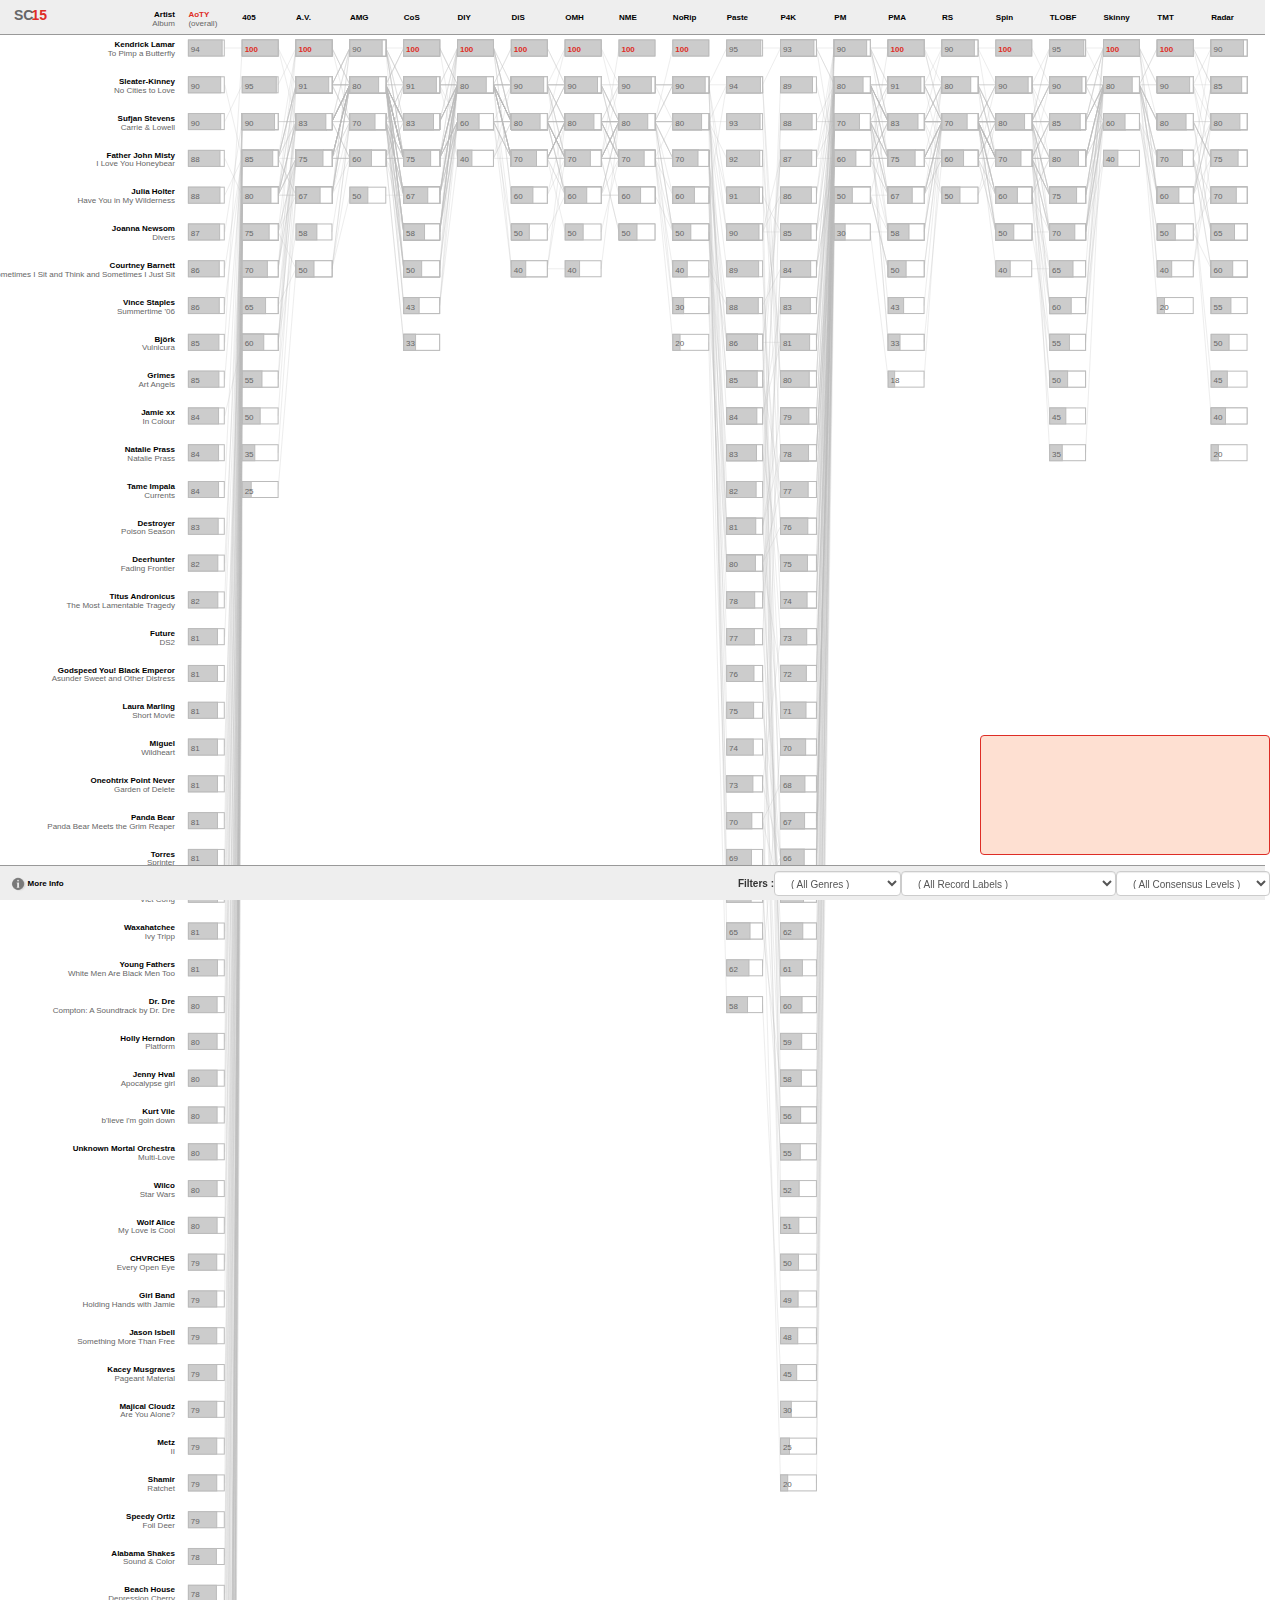
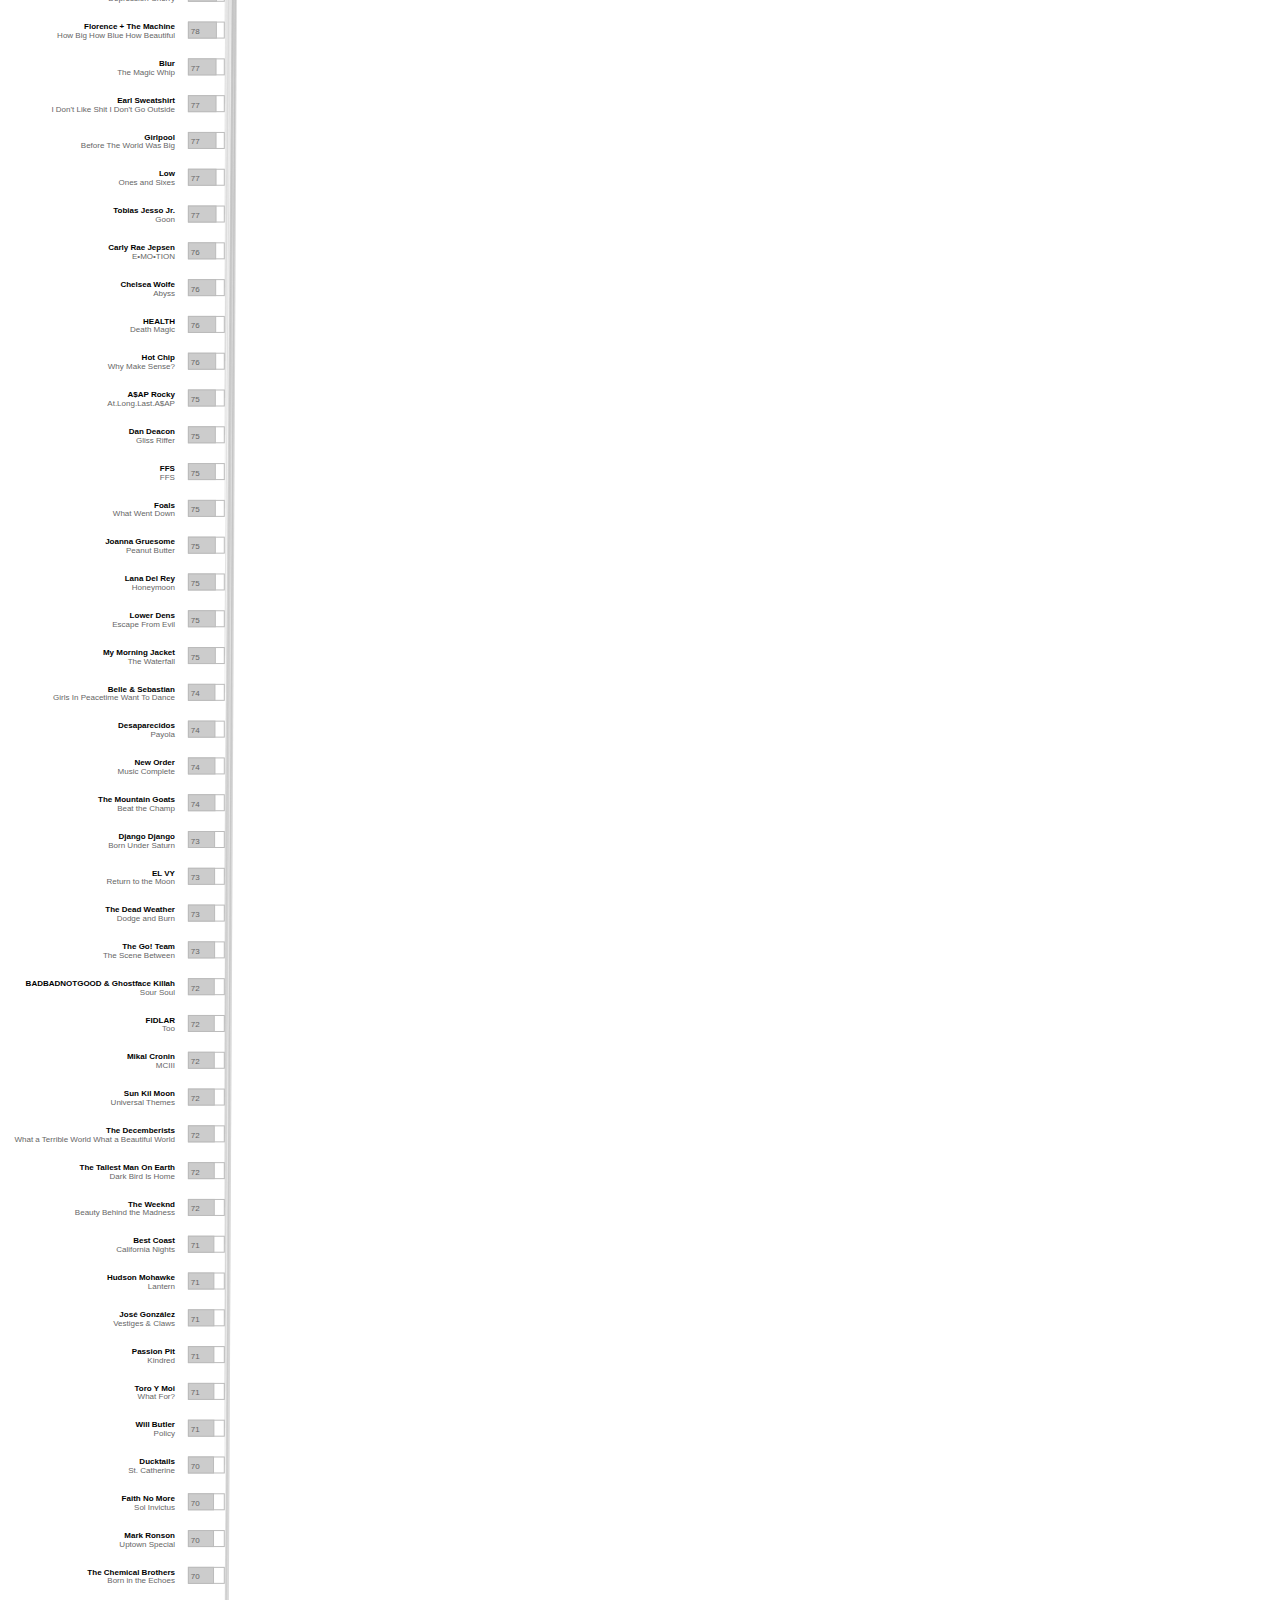
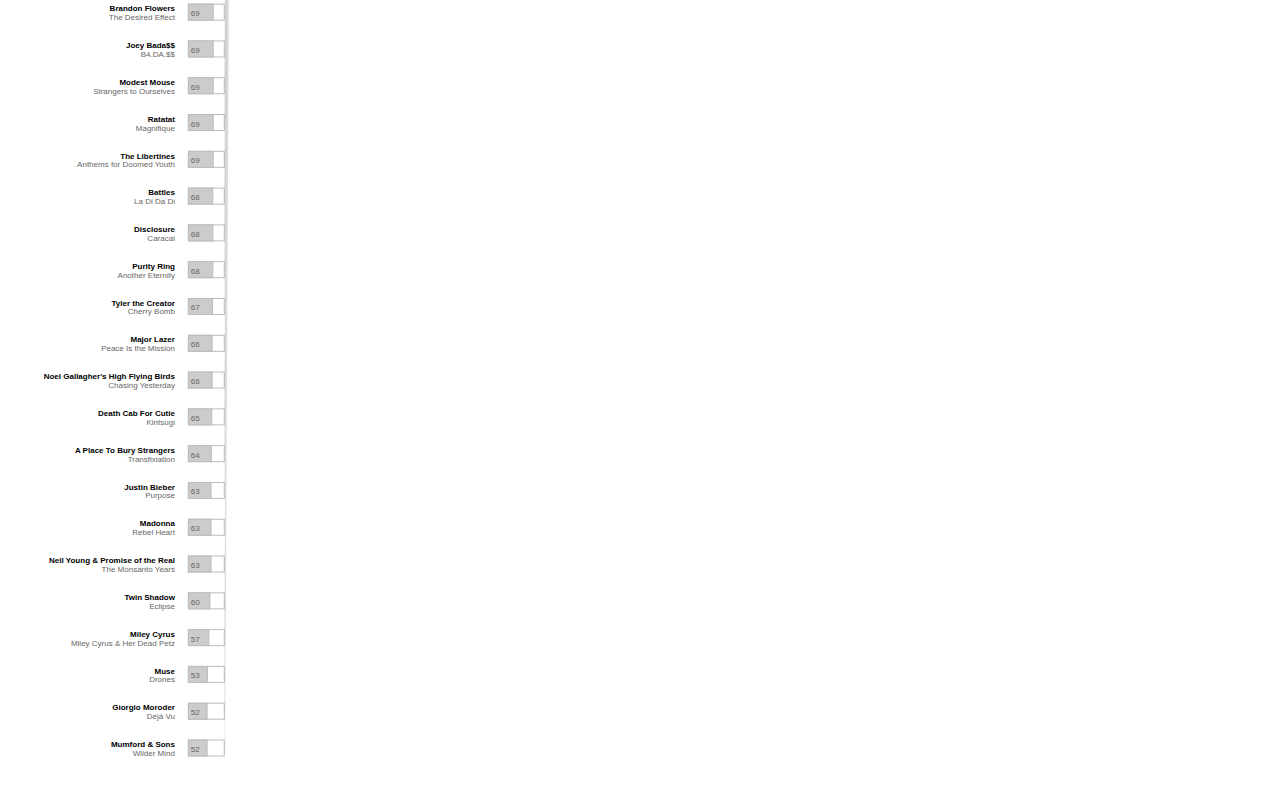
==== commit df137808: "concensus intervals" ====
--- a/index.html
+++ b/index.html
@@ -1,75 +1,25 @@
-<!doctype html>
-<html>
-  <head>
-    <meta charset="utf-8">
-    <meta http-equiv="X-UA-Compatible" content="chrome=1">
-    <title>SoundConsensus by mattbrehmer</title>
+<html xmnls="http://www.w3.org/1999/xhtml">
+	<head>
+		<meta http-equiv="Content-Type" content="text/html; charset=UTF-8">
+		<title>SoundConsensus</title>
+		<link rel="stylesheet" type="text/css" href="css/bootstrap.min.css">
+		<link rel="stylesheet" type="text/css" href="css/style.css"/>
+		<link rel="shortcut icon" href="assets/favicon.ico" />
+		<style type="text/css"></style>
+		<script>window["_GOOG_TRANS_EXT_VER"] = "1";</script>
+	</head>
+	<body>
+		<script src="js/d3.min.js"></script>
+		<script type="text/javascript" src="js/soundConsensus.js"></script>
+		<script>
+		  (function(i,s,o,g,r,a,m){i['GoogleAnalyticsObject']=r;i[r]=i[r]||function(){
+		  (i[r].q=i[r].q||[]).push(arguments)},i[r].l=1*new Date();a=s.createElement(o),
+		  m=s.getElementsByTagName(o)[0];a.async=1;a.src=g;m.parentNode.insertBefore(a,m)
+		  })(window,document,'script','//www.google-analytics.com/analytics.js','ga');
 
-    <link rel="stylesheet" href="stylesheets/styles.css">
-    <link rel="stylesheet" href="stylesheets/pygment_trac.css">
-    <meta name="viewport" content="width=device-width, initial-scale=1, user-scalable=no">
-    <!--[if lt IE 9]>
-    <script src="//html5shiv.googlecode.com/svn/trunk/html5.js"></script>
-    <![endif]-->
-  </head>
-  <body>
-    <div class="wrapper">
-      <header>
-        <h1>SoundConsensus</h1>
-        <p>A visual summary of music review scores</p>
+		  ga('create', 'UA-71336877-1', 'auto');
+		  ga('send', 'pageview');
 
-        <p class="view"><a href="https://github.com/mattbrehmer/SoundConsensus">View the Project on GitHub <small>mattbrehmer/SoundConsensus</small></a></p>
-
-
-        <ul>
-          <li><a href="https://github.com/mattbrehmer/SoundConsensus/zipball/master">Download <strong>ZIP File</strong></a></li>
-          <li><a href="https://github.com/mattbrehmer/SoundConsensus/tarball/master">Download <strong>TAR Ball</strong></a></li>
-          <li><a href="https://github.com/mattbrehmer/SoundConsensus">View On <strong>GitHub</strong></a></li>
-        </ul>
-      </header>
-      <section>
-
-<p><img src="https://raw.githubusercontent.com/mattbrehmer/SoundConsensus/master/screenshots/14.12.28-about-panel.png" alt="SoundConsensus" title="SoundConsensus"></p>
-
-<p><strong>SoundConsensus</strong> is an interactive visualization by <a href="https://twitter.com/mattbrehmer">@mattbrehmer</a> for comparing multiple ranked lists of record reviews from prominent music publications. The data visualized here represents the most-reviewed records released in a calendar year, according to the music publication aggregator site <a href="http://www.albumoftheyear.org/ratings/overall/2015">albumoftheyear.org</a>.</p>
-
-<p><a href="http://mattbrehmer.github.io/SoundConsensus/2015/">SoundConsensus 2015</a>.</p>
-<p><a href="http://mattbrehmer.github.io/SoundConsensus/2014/">SoundConsensus 2014</a>.</p>
-
-<p><strong>Visual Encoding</strong>: Each column is associated with a music publication. Each cell containing a bar corresponds to a review score. The vertical position of a cell encodes its rank among other reviews from that publication. The bars in each cell encode the score itself.</p>
-
-<p> The first column is unique in that it encodes the overall rank and score calculated by <a href="http://www.albumoftheyear.org/ratings/overall/2015">albumoftheyear.org</a>. </p>
-
-<p>The columns are of unequal size because: (1) not all of the music publications reviewed all of the records; and (2) some music publications use a 10-point scale when rating a record, resulting in more ties than those using a 100-point or decimal scale. </p>
-
-<p><strong>Interaction</strong>: Hover over a record's artist or name to highlight the ranks and scores across all of the music publications who reviewed the record, and to see details about the record (such as genre, record label, and release date) in the panel at the lower left. </p>
-
-<p>You can also hover over any cell. Clicking on a cell makes the highlighting persist, which can facilitate comparisons between records. Clicking again removes the highlight. </p>
-
-<p>Click on an artist name or album name to visit corresponding <a href="http://www.albumoftheyear.org/">albumoftheyear.org</a> artist and album profile pages, which contain links to the original reviews. </p>
-
-<p>Hover over a column header to see the corresponding music publication's full name in a tooltip, along with details about the publication in the panel at the lower left. </p>
-
-<p><strong>Genre &amp; Record Label Filtering</strong>: Select a musical genre and / or record label from the dropdown boxes in the lower left to filter the list of records (filtering maintains the relative rank positions of review scores). </p>
-
-<p><img src="https://raw.githubusercontent.com/mattbrehmer/SoundConsensus/master/screenshots/14.12.28-consensus-filtering.png" alt="Consensus Filtering" title="SoundConsensus"></p>
-
-<p><strong>Consensus Filtering</strong>: Select a consensus level from the dropdown box in the lower left to filter based on a record's standard deviation of review scores, where a high standard deviation corresponds to a low consensus, and vice versa (consensus ranges are at 20% quantiles).</p>
-      </section>
-      <footer>
-        <p>This project is maintained by <a href="https://github.com/mattbrehmer">mattbrehmer</a></p>
-        <p><small>Hosted on GitHub Pages &mdash; Theme by <a href="https://github.com/orderedlist">orderedlist</a></small></p>
-      </footer>
-    </div>
-    <script src="javascripts/scale.fix.js"></script>
-    <script>
-      (function(i,s,o,g,r,a,m){i['GoogleAnalyticsObject']=r;i[r]=i[r]||function(){
-      (i[r].q=i[r].q||[]).push(arguments)},i[r].l=1*new Date();a=s.createElement(o),
-      m=s.getElementsByTagName(o)[0];a.async=1;a.src=g;m.parentNode.insertBefore(a,m)
-      })(window,document,'script','//www.google-analytics.com/analytics.js','ga');
-
-      ga('create', 'UA-4390516-2', 'auto');
-      ga('send', 'pageview');
-    </script>
-  </body>
+		</script>
+	</body>	
 </html>
--- a/css/style.css
+++ b/css/style.css
@@ -0,0 +1,218 @@
+body {
+  font-family: "Century Gothic", Helvetica, Arial, sans-serif;
+}
+
+#header_panel {
+	position: absolute;
+	top: 0px;
+	left: 0px;
+	margin: 0px;
+	padding: 10px 0px 0px 0px;
+	background: #eee;
+	border-bottom: 1px solid #999;
+}
+
+#footer_panel {
+	position: fixed;
+	bottom: 0px;
+	left: 0px;
+	margin: 0px;
+	padding: 10px 10px 0px 10px;
+	background: #eee;
+  opacity: 1;
+	border-top: 1px solid #999;
+}
+
+#detail_album_art_link {
+  box-sizing: border-box;
+  -moz-box-sizing: border-box;
+  -webkit-box-sizing: border-box;
+  border: 1px solid #de2d26;
+}
+
+#detail_panel {
+  position: fixed;
+  margin: 0px;
+  bottom: 45px;
+  right: 10px;
+  padding: 10px 10px 0px 10px;
+  border: 1px solid #de2d26;
+}
+
+#about_panel {
+  position: fixed;
+  margin: 0px;
+  bottom: 45px;
+  left: 10px;
+  padding: 10px 10px 0px 10px;
+  text-align: left;
+  width: 470px;
+  height: 500px;
+  font-family: "Century Gothic", Helvetica, Arial, sans-serif;
+  font-size: 9px;
+  background: #fee0d2;
+  border: 1px solid #de2d26;
+  border-radius: 4px;
+  z-index: 10;
+}
+
+label {
+  font-size: 10px;
+}
+
+#filter_div {
+	position: fixed;
+	bottom: -10px;
+	right: 10px;
+	margin: 0px;
+	padding: 0px;
+	z-index: 10;
+	fill: #666;
+  font-family: "Century Gothic", Helvetica, Arial, sans-serif;
+}
+
+.background path {
+  fill: none;
+  stroke: #ddd;
+  shape-rendering: crispEdges;
+}
+
+.bounds {
+	fill: #fff;
+	stroke: #bbb;
+	stroke-width: 1px;
+  cursor: pointer;
+}
+
+
+.value {
+	fill: #ccc;
+  stroke: #bbb;
+  stroke-width: 1px;
+	cursor: pointer;
+}
+
+.row {
+  pointer-events: all;
+}
+
+.cell text {
+  font-family: "Century Gothic", Helvetica, Arial, sans-serif;
+	font-size: 8px;
+	fill: #666;
+	-webkit-user-select: none; /* Chrome/Safari */
+	-moz-user-select: none; /* Firefox */
+	-ms-user-select: none; /* IE10+ */
+	cursor: pointer;
+}
+
+.link_line {
+  stroke: #bbb;
+  opacity: 0.25;
+  stroke-width: 1px;
+}
+
+.column {
+  fill: black;
+  font-size: 8px;
+  font-family: "Century Gothic", Helvetica, Arial, sans-serif;
+  font-weight: bold;
+	cursor: pointer;
+}
+
+.column:hover {
+  fill: #de2d26;
+  text-decoration: underline;
+}
+
+.year {
+  font-size: 14px;
+	fill: #de2d26;
+  font-weight: bold;
+	font-family: "Century Gothic", Helvetica, Arial, sans-serif;
+  cursor: default;
+}
+
+.title {
+  font-size: 14px;
+  font-family: "Century Gothic", Helvetica, Arial, sans-serif;
+	font-weight: bold;
+	fill: #666;
+}
+
+.title:hover {
+  fill: #de2d26;
+	text-decoration: underline;
+}
+
+.subtitle {
+	font-size: 8px;
+	cursor: default;
+	fill: #666;
+}
+
+.attribution {
+	font-size: 8px;
+  font-family: "Century Gothic", Helvetica, Arial, sans-serif;
+	fill: #666;
+  cursor: pointer;
+}
+
+.attribution:hover {
+	fill: #de2d26;
+	text-decoration: underline;
+}
+
+.artist {
+	font-size: 8px;
+  font-family: "Century Gothic", Helvetica, Arial, sans-serif;
+	font-weight: bold;
+	cursor: pointer;
+}
+
+.artist:hover {
+	fill: #de2d26;
+	text-decoration: underline;
+}
+
+.album {
+	font-size: 8px;
+  font-family: "Century Gothic", Helvetica, Arial, sans-serif;
+	fill: #666;
+	cursor: pointer;
+}
+
+.index {
+	font-size: 7px;
+  font-family: "Century Gothic", Helvetica, Arial, sans-serif;
+	fill: #999;
+	cursor: default;
+}
+
+.album:hover {
+	fill: #de2d26;
+	text-decoration: underline;
+}
+
+.detail {
+  position: absolute;
+  text-align: left;
+  width: 290px;
+  height: 120px;
+  padding: 5px 5px 5px 5px;
+  font-size: 8px;
+  font-family: "Century Gothic", Helvetica, Arial, sans-serif;
+  background: #fee0d2;
+  border-radius: 4px;
+  z-index: 10;
+}
+
+.vline {
+  stroke: #999;
+  stroke-width: 1px;
+}
+
+.form-control {
+  height: 25px;
+  font-size: 10px;
+}
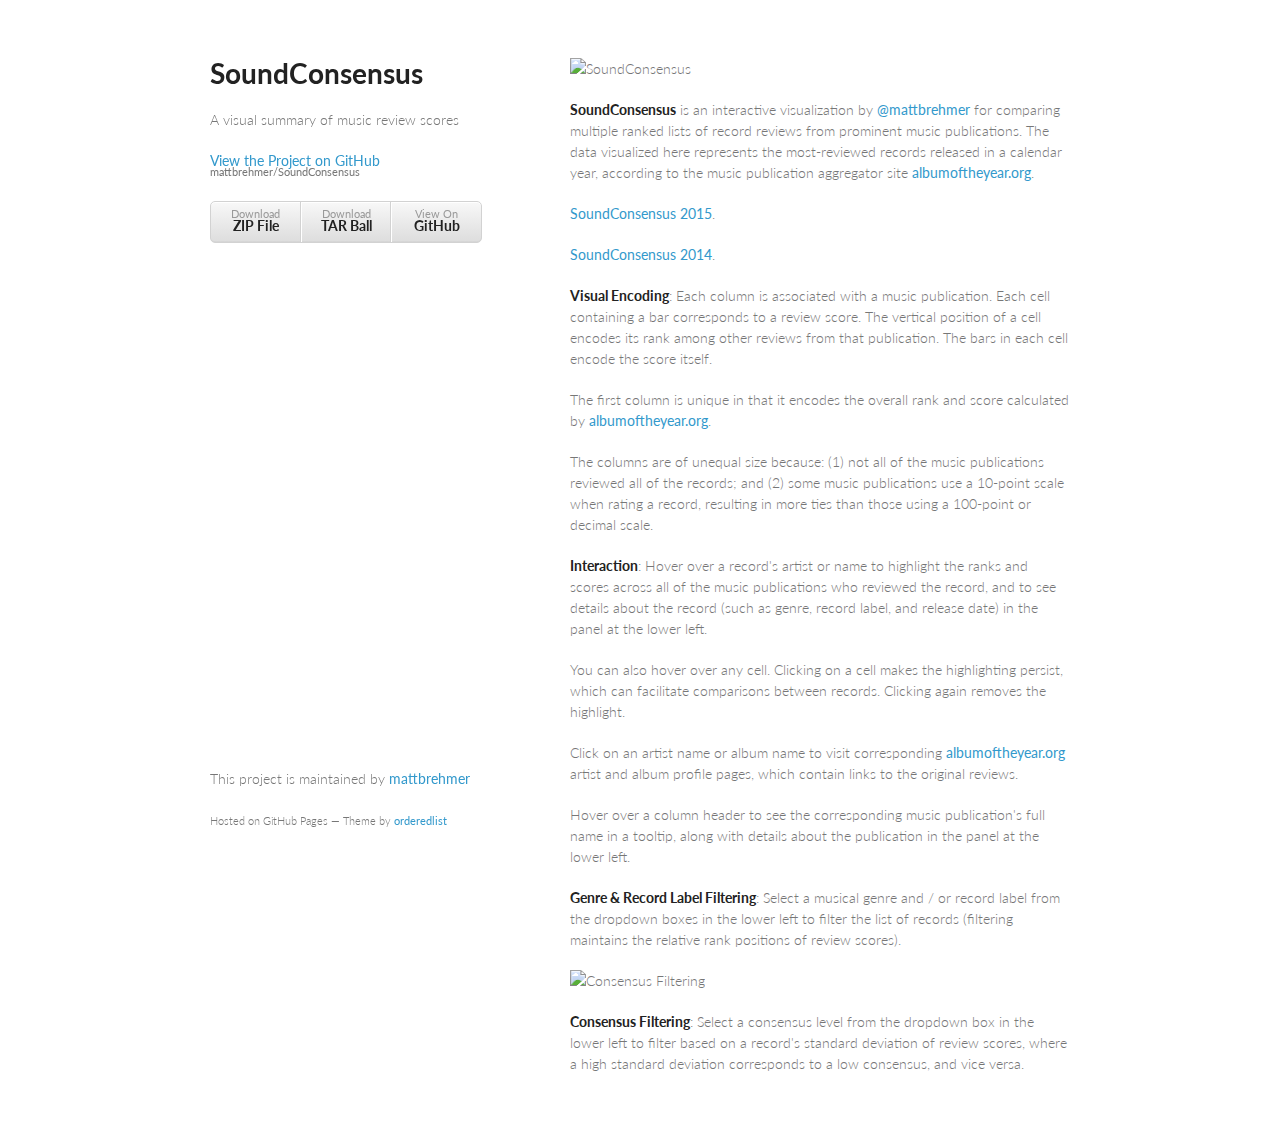
==== commit 4501a31b: "correcting index" ====
--- a/index.html
+++ b/index.html
@@ -1,25 +1,76 @@
-<html xmnls="http://www.w3.org/1999/xhtml">
-	<head>
-		<meta http-equiv="Content-Type" content="text/html; charset=UTF-8">
-		<title>SoundConsensus</title>
-		<link rel="stylesheet" type="text/css" href="css/bootstrap.min.css">
-		<link rel="stylesheet" type="text/css" href="css/style.css"/>
-		<link rel="shortcut icon" href="assets/favicon.ico" />
-		<style type="text/css"></style>
-		<script>window["_GOOG_TRANS_EXT_VER"] = "1";</script>
-	</head>
-	<body>
-		<script src="js/d3.min.js"></script>
-		<script type="text/javascript" src="js/soundConsensus.js"></script>
-		<script>
-		  (function(i,s,o,g,r,a,m){i['GoogleAnalyticsObject']=r;i[r]=i[r]||function(){
-		  (i[r].q=i[r].q||[]).push(arguments)},i[r].l=1*new Date();a=s.createElement(o),
-		  m=s.getElementsByTagName(o)[0];a.async=1;a.src=g;m.parentNode.insertBefore(a,m)
-		  })(window,document,'script','//www.google-analytics.com/analytics.js','ga');
+<!doctype html>
+<html>
+  <head>
+    <meta charset="utf-8">
+    <meta http-equiv="X-UA-Compatible" content="chrome=1">
+    <title>SoundConsensus by mattbrehmer</title>
 
-		  ga('create', 'UA-71336877-1', 'auto');
-		  ga('send', 'pageview');
+    <link rel="stylesheet" href="stylesheets/styles.css">
+    <link rel="stylesheet" href="stylesheets/pygment_trac.css">
+    <meta name="viewport" content="width=device-width, initial-scale=1, user-scalable=no">
+    <!--[if lt IE 9]>
+    <script src="//html5shiv.googlecode.com/svn/trunk/html5.js"></script>
+    <![endif]-->
+  </head>
+  <body>
+    <div class="wrapper">
+      <header>
+        <h1>SoundConsensus</h1>
+        <p>A visual summary of music review scores</p>
 
-		</script>
-	</body>	
+        <p class="view"><a href="https://github.com/mattbrehmer/SoundConsensus">View the Project on GitHub <small>mattbrehmer/SoundConsensus</small></a></p>
+
+
+        <ul>
+          <li><a href="https://github.com/mattbrehmer/SoundConsensus/zipball/master">Download <strong>ZIP File</strong></a></li>
+          <li><a href="https://github.com/mattbrehmer/SoundConsensus/tarball/master">Download <strong>TAR Ball</strong></a></li>
+          <li><a href="https://github.com/mattbrehmer/SoundConsensus">View On <strong>GitHub</strong></a></li>
+        </ul>
+      </header>
+      <section>
+
+<p><img src="https://raw.githubusercontent.com/mattbrehmer/SoundConsensus/master/screenshots/14.12.28-about-panel.png" alt="SoundConsensus" title="SoundConsensus"></p>
+
+<p><strong>SoundConsensus</strong> is an interactive visualization by <a href="https://twitter.com/mattbrehmer">@mattbrehmer</a> for comparing multiple ranked lists of record reviews from prominent music publications. The data visualized here represents the most-reviewed records released in a calendar year, according to the music publication aggregator site <a href="http://www.albumoftheyear.org/ratings/overall/2015">albumoftheyear.org</a>.</p>
+
+<p><a href="http://mattbrehmer.github.io/SoundConsensus/2015/">SoundConsensus 2015</a>.</p>
+<p><a href="http://mattbrehmer.github.io/SoundConsensus/2014/">SoundConsensus 2014</a>.</p>
+
+<p><strong>Visual Encoding</strong>: Each column is associated with a music publication. Each cell containing a bar corresponds to a review score. The vertical position of a cell encodes its rank among other reviews from that publication. The bars in each cell encode the score itself.</p>
+
+<p> The first column is unique in that it encodes the overall rank and score calculated by <a href="http://www.albumoftheyear.org/ratings/overall/2015">albumoftheyear.org</a>. </p>
+
+<p>The columns are of unequal size because: (1) not all of the music publications reviewed all of the records; and (2) some music publications use a 10-point scale when rating a record, resulting in more ties than those using a 100-point or decimal scale. </p>
+
+<p><strong>Interaction</strong>: Hover over a record's artist or name to highlight the ranks and scores across all of the music publications who reviewed the record, and to see details about the record (such as genre, record label, and release date) in the panel at the lower left. </p>
+
+<p>You can also hover over any cell. Clicking on a cell makes the highlighting persist, which can facilitate comparisons between records. Clicking again removes the highlight. </p>
+
+<p>Click on an artist name or album name to visit corresponding <a href="http://www.albumoftheyear.org/">albumoftheyear.org</a> artist and album profile pages, which contain links to the original reviews. </p>
+
+<p>Hover over a column header to see the corresponding music publication's full name in a tooltip, along with details about the publication in the panel at the lower left. </p>
+
+<p><strong>Genre &amp; Record Label Filtering</strong>: Select a musical genre and / or record label from the dropdown boxes in the lower left to filter the list of records (filtering maintains the relative rank positions of review scores). </p>
+
+<p><img src="https://raw.githubusercontent.com/mattbrehmer/SoundConsensus/master/screenshots/14.12.28-consensus-filtering.png" alt="Consensus Filtering" title="SoundConsensus"></p>
+
+<p><strong>Consensus Filtering</strong>: Select a consensus level from the dropdown box in the lower left to filter based on a record's standard deviation of review scores, where a high standard deviation corresponds to a low consensus, and vice versa.</p>
+      </section>
+      <footer>
+        <p>This project is maintained by <a href="https://github.com/mattbrehmer">mattbrehmer</a></p>
+        <p><small>Hosted on GitHub Pages &mdash; Theme by <a href="https://github.com/orderedlist">orderedlist</a></small></p>
+      </footer>
+    </div>
+    <script src="javascripts/scale.fix.js"></script>
+    <script>
+        (function(i,s,o,g,r,a,m){i['GoogleAnalyticsObject']=r;i[r]=i[r]||function(){
+        (i[r].q=i[r].q||[]).push(arguments)},i[r].l=1*new Date();a=s.createElement(o),
+        m=s.getElementsByTagName(o)[0];a.async=1;a.src=g;m.parentNode.insertBefore(a,m)
+        })(window,document,'script','//www.google-analytics.com/analytics.js','ga');
+
+        ga('create', 'UA-71336877-1', 'auto');
+        ga('send', 'pageview');
+
+    </script>
+  </body>
 </html>
--- a/stylesheets/styles.css
+++ b/stylesheets/styles.css
@@ -0,0 +1,255 @@
+@import url(https://fonts.googleapis.com/css?family=Lato:300italic,700italic,300,700);
+
+body {
+  padding:50px;
+  font:14px/1.5 Lato, "Helvetica Neue", Helvetica, Arial, sans-serif;
+  color:#777;
+  font-weight:300;
+}
+
+h1, h2, h3, h4, h5, h6 {
+  color:#222;
+  margin:0 0 20px;
+}
+
+p, ul, ol, table, pre, dl {
+  margin:0 0 20px;
+}
+
+h1, h2, h3 {
+  line-height:1.1;
+}
+
+h1 {
+  font-size:28px;
+}
+
+h2 {
+  color:#393939;
+}
+
+h3, h4, h5, h6 {
+  color:#494949;
+}
+
+a {
+  color:#39c;
+  font-weight:400;
+  text-decoration:none;
+}
+
+a small {
+  font-size:11px;
+  color:#777;
+  margin-top:-0.6em;
+  display:block;
+}
+
+.wrapper {
+  width:860px;
+  margin:0 auto;
+}
+
+blockquote {
+  border-left:1px solid #e5e5e5;
+  margin:0;
+  padding:0 0 0 20px;
+  font-style:italic;
+}
+
+code, pre {
+  font-family:Monaco, Bitstream Vera Sans Mono, Lucida Console, Terminal;
+  color:#333;
+  font-size:12px;
+}
+
+pre {
+  padding:8px 15px;
+  background: #f8f8f8;  
+  border-radius:5px;
+  border:1px solid #e5e5e5;
+  overflow-x: auto;
+}
+
+table {
+  width:100%;
+  border-collapse:collapse;
+}
+
+th, td {
+  text-align:left;
+  padding:5px 10px;
+  border-bottom:1px solid #e5e5e5;
+}
+
+dt {
+  color:#444;
+  font-weight:700;
+}
+
+th {
+  color:#444;
+}
+
+img {
+  max-width:100%;
+}
+
+header {
+  width:270px;
+  float:left;
+  position:fixed;
+}
+
+header ul {
+  list-style:none;
+  height:40px;
+  
+  padding:0;
+  
+  background: #eee;
+  background: -moz-linear-gradient(top, #f8f8f8 0%, #dddddd 100%);
+  background: -webkit-gradient(linear, left top, left bottom, color-stop(0%,#f8f8f8), color-stop(100%,#dddddd));
+  background: -webkit-linear-gradient(top, #f8f8f8 0%,#dddddd 100%);
+  background: -o-linear-gradient(top, #f8f8f8 0%,#dddddd 100%);
+  background: -ms-linear-gradient(top, #f8f8f8 0%,#dddddd 100%);
+  background: linear-gradient(top, #f8f8f8 0%,#dddddd 100%);
+  
+  border-radius:5px;
+  border:1px solid #d2d2d2;
+  box-shadow:inset #fff 0 1px 0, inset rgba(0,0,0,0.03) 0 -1px 0;
+  width:270px;
+}
+
+header li {
+  width:89px;
+  float:left;
+  border-right:1px solid #d2d2d2;
+  height:40px;
+}
+
+header ul a {
+  line-height:1;
+  font-size:11px;
+  color:#999;
+  display:block;
+  text-align:center;
+  padding-top:6px;
+  height:40px;
+}
+
+strong {
+  color:#222;
+  font-weight:700;
+}
+
+header ul li + li {
+  width:88px;
+  border-left:1px solid #fff;
+}
+
+header ul li + li + li {
+  border-right:none;
+  width:89px;
+}
+
+header ul a strong {
+  font-size:14px;
+  display:block;
+  color:#222;
+}
+
+section {
+  width:500px;
+  float:right;
+  padding-bottom:50px;
+}
+
+small {
+  font-size:11px;
+}
+
+hr {
+  border:0;
+  background:#e5e5e5;
+  height:1px;
+  margin:0 0 20px;
+}
+
+footer {
+  width:270px;
+  float:left;
+  position:fixed;
+  bottom:50px;
+}
+
+@media print, screen and (max-width: 960px) {
+  
+  div.wrapper {
+    width:auto;
+    margin:0;
+  }
+  
+  header, section, footer {
+    float:none;
+    position:static;
+    width:auto;
+  }
+  
+  header {
+    padding-right:320px;
+  }
+  
+  section {
+    border:1px solid #e5e5e5;
+    border-width:1px 0;
+    padding:20px 0;
+    margin:0 0 20px;
+  }
+  
+  header a small {
+    display:inline;
+  }
+  
+  header ul {
+    position:absolute;
+    right:50px;
+    top:52px;
+  }
+}
+
+@media print, screen and (max-width: 720px) {
+  body {
+    word-wrap:break-word;
+  }
+  
+  header {
+    padding:0;
+  }
+  
+  header ul, header p.view {
+    position:static;
+  }
+  
+  pre, code {
+    word-wrap:normal;
+  }
+}
+
+@media print, screen and (max-width: 480px) {
+  body {
+    padding:15px;
+  }
+  
+  header ul {
+    display:none;
+  }
+}
+
+@media print {
+  body {
+    padding:0.4in;
+    font-size:12pt;
+    color:#444;
+  }
+}
--- a/stylesheets/pygment_trac.css
+++ b/stylesheets/pygment_trac.css
@@ -0,0 +1,69 @@
+.highlight  { background: #ffffff; }
+.highlight .c { color: #999988; font-style: italic } /* Comment */
+.highlight .err { color: #a61717; background-color: #e3d2d2 } /* Error */
+.highlight .k { font-weight: bold } /* Keyword */
+.highlight .o { font-weight: bold } /* Operator */
+.highlight .cm { color: #999988; font-style: italic } /* Comment.Multiline */
+.highlight .cp { color: #999999; font-weight: bold } /* Comment.Preproc */
+.highlight .c1 { color: #999988; font-style: italic } /* Comment.Single */
+.highlight .cs { color: #999999; font-weight: bold; font-style: italic } /* Comment.Special */
+.highlight .gd { color: #000000; background-color: #ffdddd } /* Generic.Deleted */
+.highlight .gd .x { color: #000000; background-color: #ffaaaa } /* Generic.Deleted.Specific */
+.highlight .ge { font-style: italic } /* Generic.Emph */
+.highlight .gr { color: #aa0000 } /* Generic.Error */
+.highlight .gh { color: #999999 } /* Generic.Heading */
+.highlight .gi { color: #000000; background-color: #ddffdd } /* Generic.Inserted */
+.highlight .gi .x { color: #000000; background-color: #aaffaa } /* Generic.Inserted.Specific */
+.highlight .go { color: #888888 } /* Generic.Output */
+.highlight .gp { color: #555555 } /* Generic.Prompt */
+.highlight .gs { font-weight: bold } /* Generic.Strong */
+.highlight .gu { color: #800080; font-weight: bold; } /* Generic.Subheading */
+.highlight .gt { color: #aa0000 } /* Generic.Traceback */
+.highlight .kc { font-weight: bold } /* Keyword.Constant */
+.highlight .kd { font-weight: bold } /* Keyword.Declaration */
+.highlight .kn { font-weight: bold } /* Keyword.Namespace */
+.highlight .kp { font-weight: bold } /* Keyword.Pseudo */
+.highlight .kr { font-weight: bold } /* Keyword.Reserved */
+.highlight .kt { color: #445588; font-weight: bold } /* Keyword.Type */
+.highlight .m { color: #009999 } /* Literal.Number */
+.highlight .s { color: #d14 } /* Literal.String */
+.highlight .na { color: #008080 } /* Name.Attribute */
+.highlight .nb { color: #0086B3 } /* Name.Builtin */
+.highlight .nc { color: #445588; font-weight: bold } /* Name.Class */
+.highlight .no { color: #008080 } /* Name.Constant */
+.highlight .ni { color: #800080 } /* Name.Entity */
+.highlight .ne { color: #990000; font-weight: bold } /* Name.Exception */
+.highlight .nf { color: #990000; font-weight: bold } /* Name.Function */
+.highlight .nn { color: #555555 } /* Name.Namespace */
+.highlight .nt { color: #000080 } /* Name.Tag */
+.highlight .nv { color: #008080 } /* Name.Variable */
+.highlight .ow { font-weight: bold } /* Operator.Word */
+.highlight .w { color: #bbbbbb } /* Text.Whitespace */
+.highlight .mf { color: #009999 } /* Literal.Number.Float */
+.highlight .mh { color: #009999 } /* Literal.Number.Hex */
+.highlight .mi { color: #009999 } /* Literal.Number.Integer */
+.highlight .mo { color: #009999 } /* Literal.Number.Oct */
+.highlight .sb { color: #d14 } /* Literal.String.Backtick */
+.highlight .sc { color: #d14 } /* Literal.String.Char */
+.highlight .sd { color: #d14 } /* Literal.String.Doc */
+.highlight .s2 { color: #d14 } /* Literal.String.Double */
+.highlight .se { color: #d14 } /* Literal.String.Escape */
+.highlight .sh { color: #d14 } /* Literal.String.Heredoc */
+.highlight .si { color: #d14 } /* Literal.String.Interpol */
+.highlight .sx { color: #d14 } /* Literal.String.Other */
+.highlight .sr { color: #009926 } /* Literal.String.Regex */
+.highlight .s1 { color: #d14 } /* Literal.String.Single */
+.highlight .ss { color: #990073 } /* Literal.String.Symbol */
+.highlight .bp { color: #999999 } /* Name.Builtin.Pseudo */
+.highlight .vc { color: #008080 } /* Name.Variable.Class */
+.highlight .vg { color: #008080 } /* Name.Variable.Global */
+.highlight .vi { color: #008080 } /* Name.Variable.Instance */
+.highlight .il { color: #009999 } /* Literal.Number.Integer.Long */
+
+.type-csharp .highlight .k { color: #0000FF }
+.type-csharp .highlight .kt { color: #0000FF }
+.type-csharp .highlight .nf { color: #000000; font-weight: normal }
+.type-csharp .highlight .nc { color: #2B91AF }
+.type-csharp .highlight .nn { color: #000000 }
+.type-csharp .highlight .s { color: #A31515 }
+.type-csharp .highlight .sc { color: #A31515 }
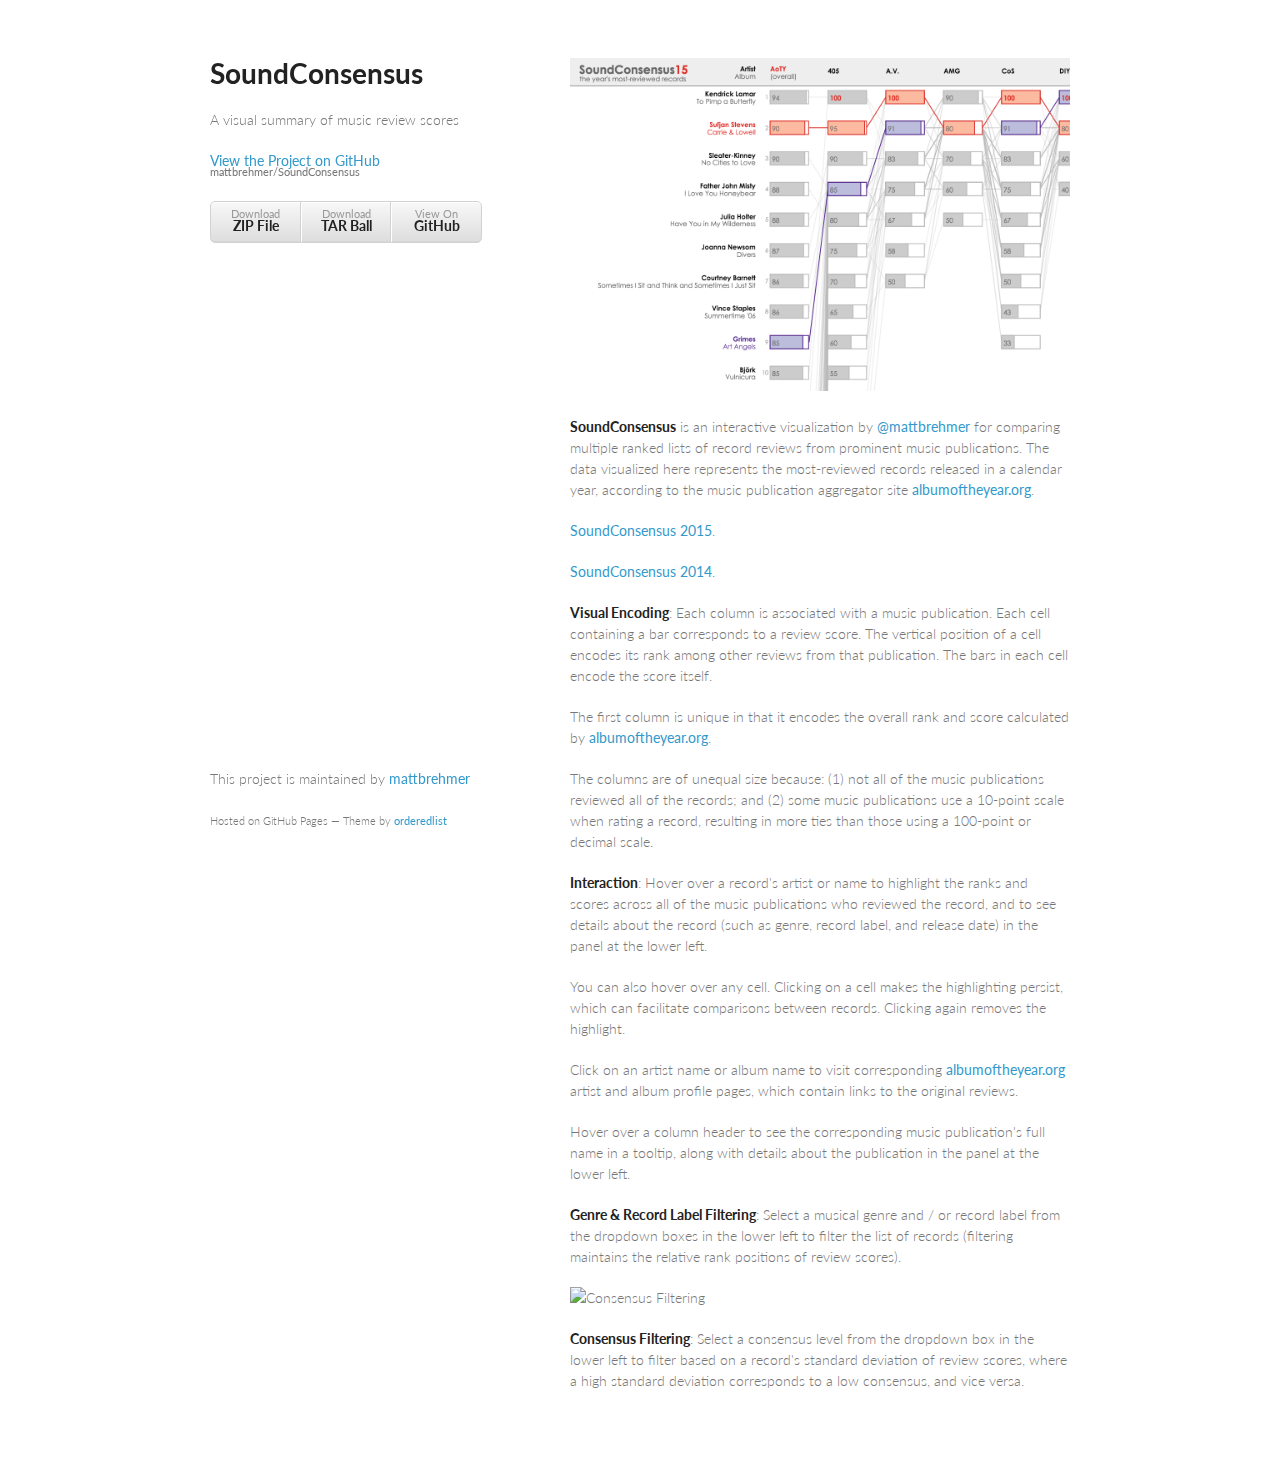
==== commit c7937faa: "new images on GH page" ====
--- a/index.html
+++ b/index.html
@@ -29,7 +29,7 @@
       </header>
       <section>
 
-<p><img src="https://raw.githubusercontent.com/mattbrehmer/SoundConsensus/master/screenshots/14.12.28-about-panel.png" alt="SoundConsensus" title="SoundConsensus"></p>
+<p><img src="2015/SC2015.png" alt="SoundConsensus" title="SoundConsensus"></p>
 
 <p><strong>SoundConsensus</strong> is an interactive visualization by <a href="https://twitter.com/mattbrehmer">@mattbrehmer</a> for comparing multiple ranked lists of record reviews from prominent music publications. The data visualized here represents the most-reviewed records released in a calendar year, according to the music publication aggregator site <a href="http://www.albumoftheyear.org/ratings/overall/2015">albumoftheyear.org</a>.</p>
 
@@ -52,7 +52,7 @@
 
 <p><strong>Genre &amp; Record Label Filtering</strong>: Select a musical genre and / or record label from the dropdown boxes in the lower left to filter the list of records (filtering maintains the relative rank positions of review scores). </p>
 
-<p><img src="https://raw.githubusercontent.com/mattbrehmer/SoundConsensus/master/screenshots/14.12.28-consensus-filtering.png" alt="Consensus Filtering" title="SoundConsensus"></p>
+<p><img src="2015/SC2015b" alt="Consensus Filtering" title="SoundConsensus"></p>
 
 <p><strong>Consensus Filtering</strong>: Select a consensus level from the dropdown box in the lower left to filter based on a record's standard deviation of review scores, where a high standard deviation corresponds to a low consensus, and vice versa.</p>
       </section>
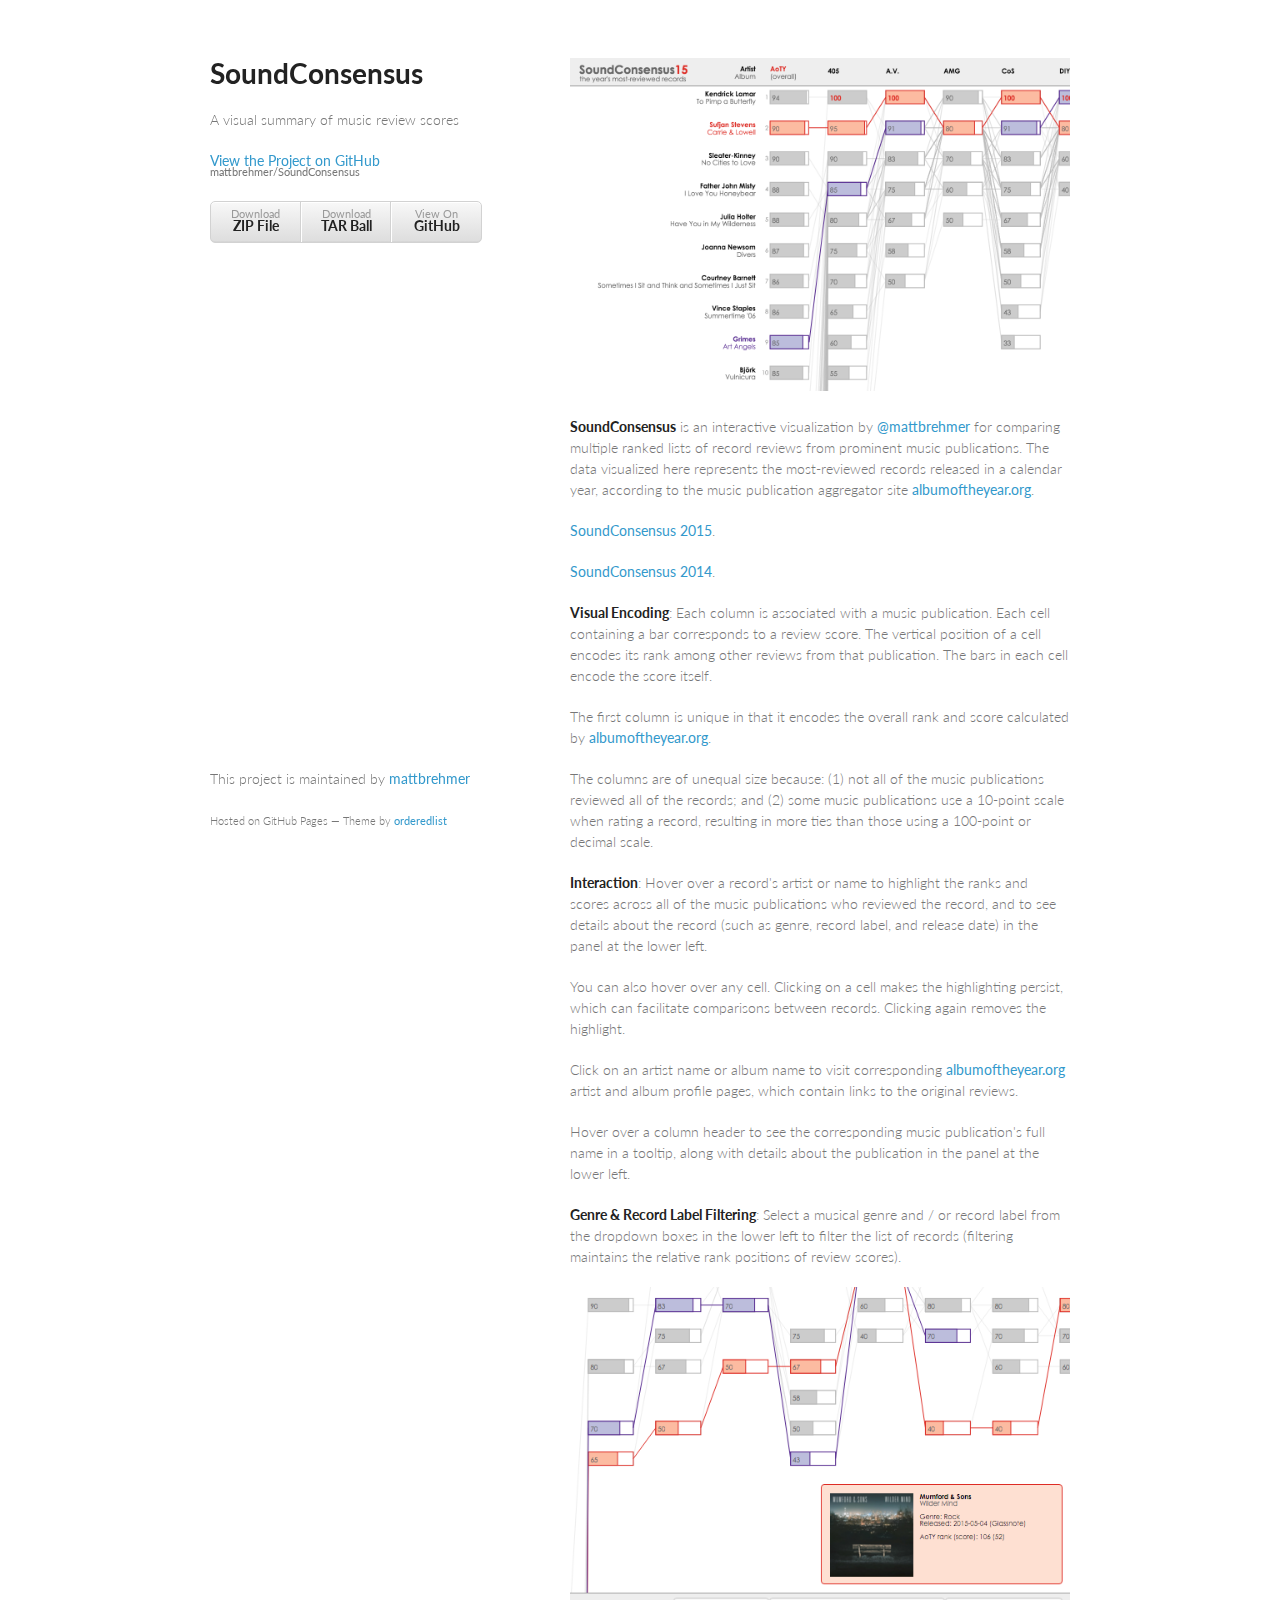
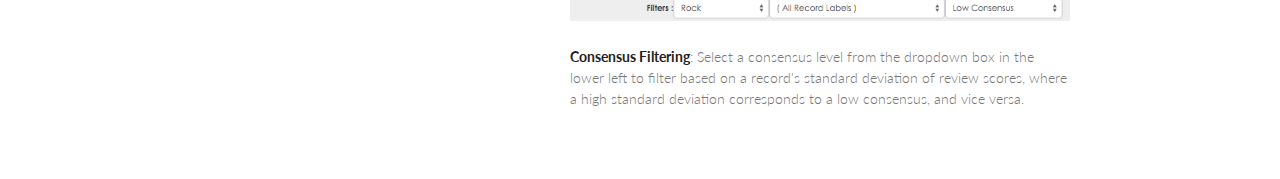
==== commit 5a02ba72: "new images on GH page" ====
--- a/index.html
+++ b/index.html
@@ -52,7 +52,7 @@
 
 <p><strong>Genre &amp; Record Label Filtering</strong>: Select a musical genre and / or record label from the dropdown boxes in the lower left to filter the list of records (filtering maintains the relative rank positions of review scores). </p>
 
-<p><img src="2015/SC2015b" alt="Consensus Filtering" title="SoundConsensus"></p>
+<p><img src="2015/SC2015b.png" alt="Consensus Filtering" title="SoundConsensus"></p>
 
 <p><strong>Consensus Filtering</strong>: Select a consensus level from the dropdown box in the lower left to filter based on a record's standard deviation of review scores, where a high standard deviation corresponds to a low consensus, and vice versa.</p>
       </section>
